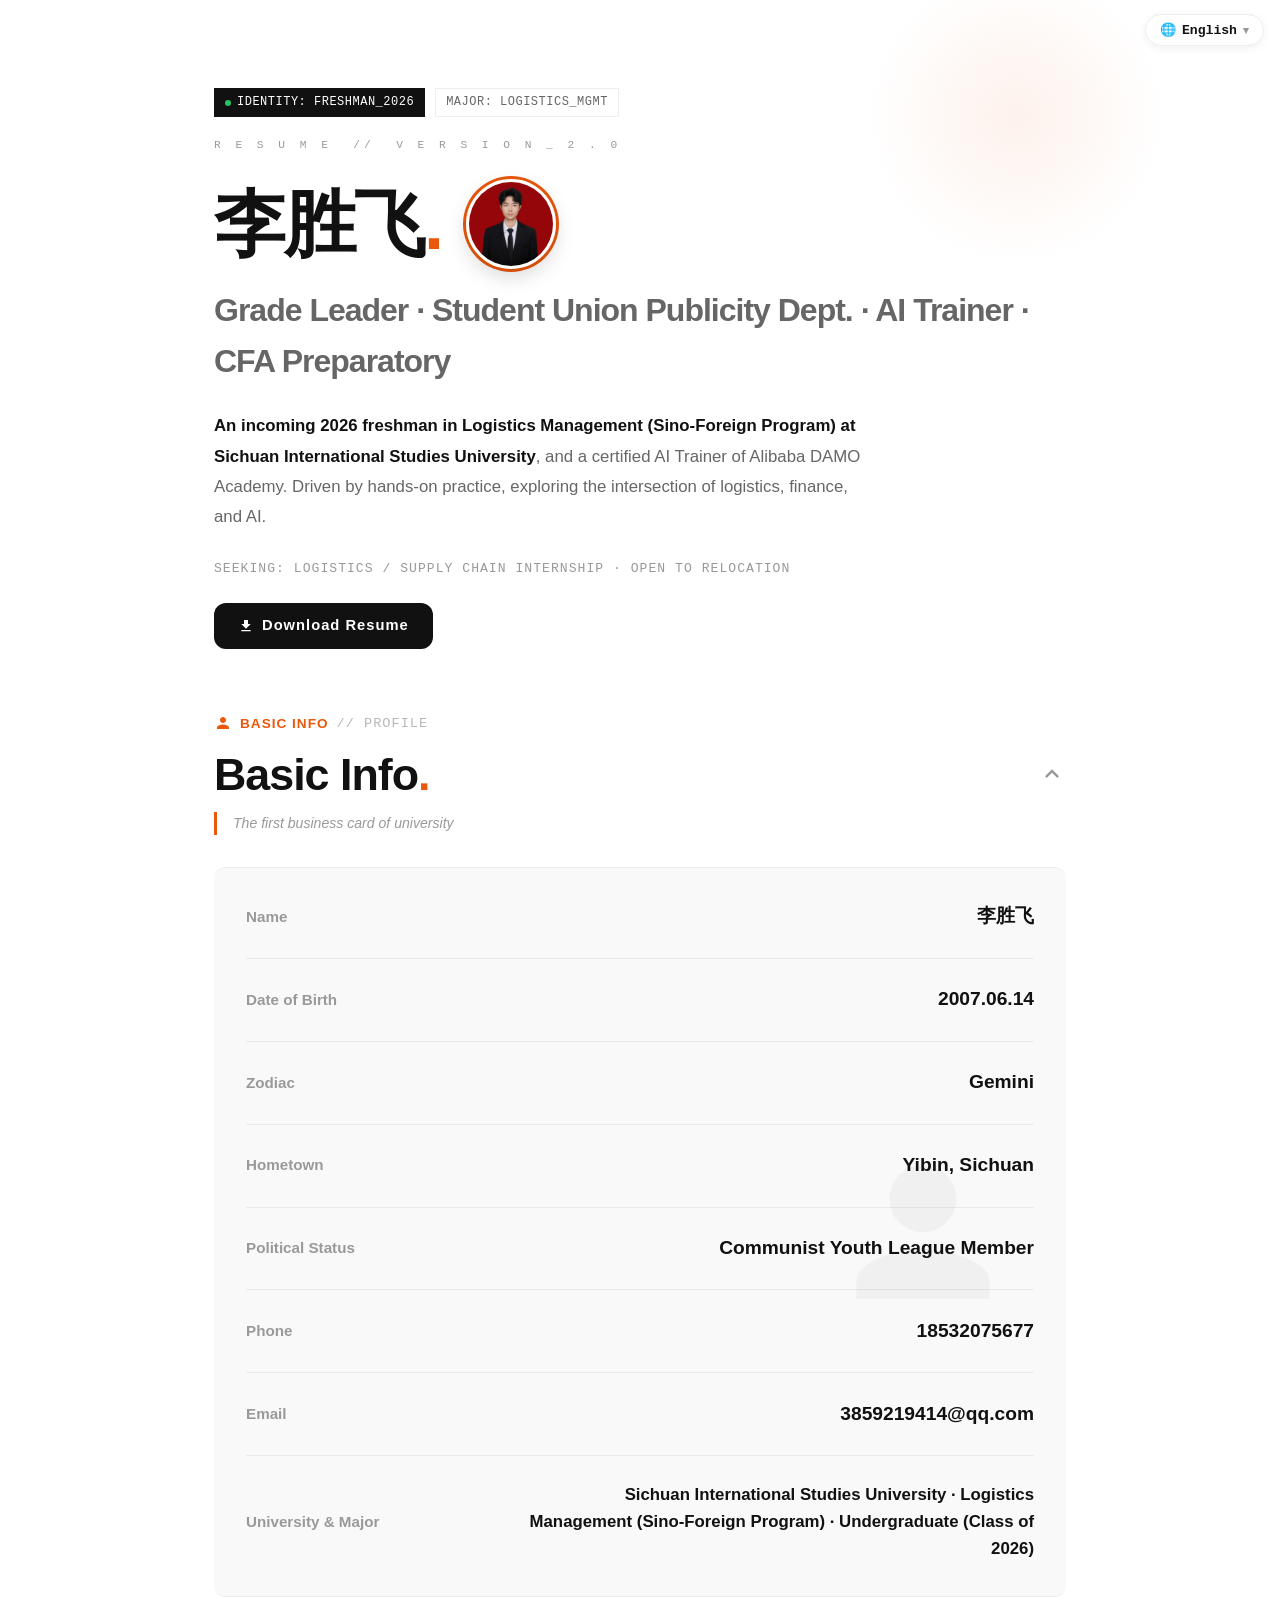
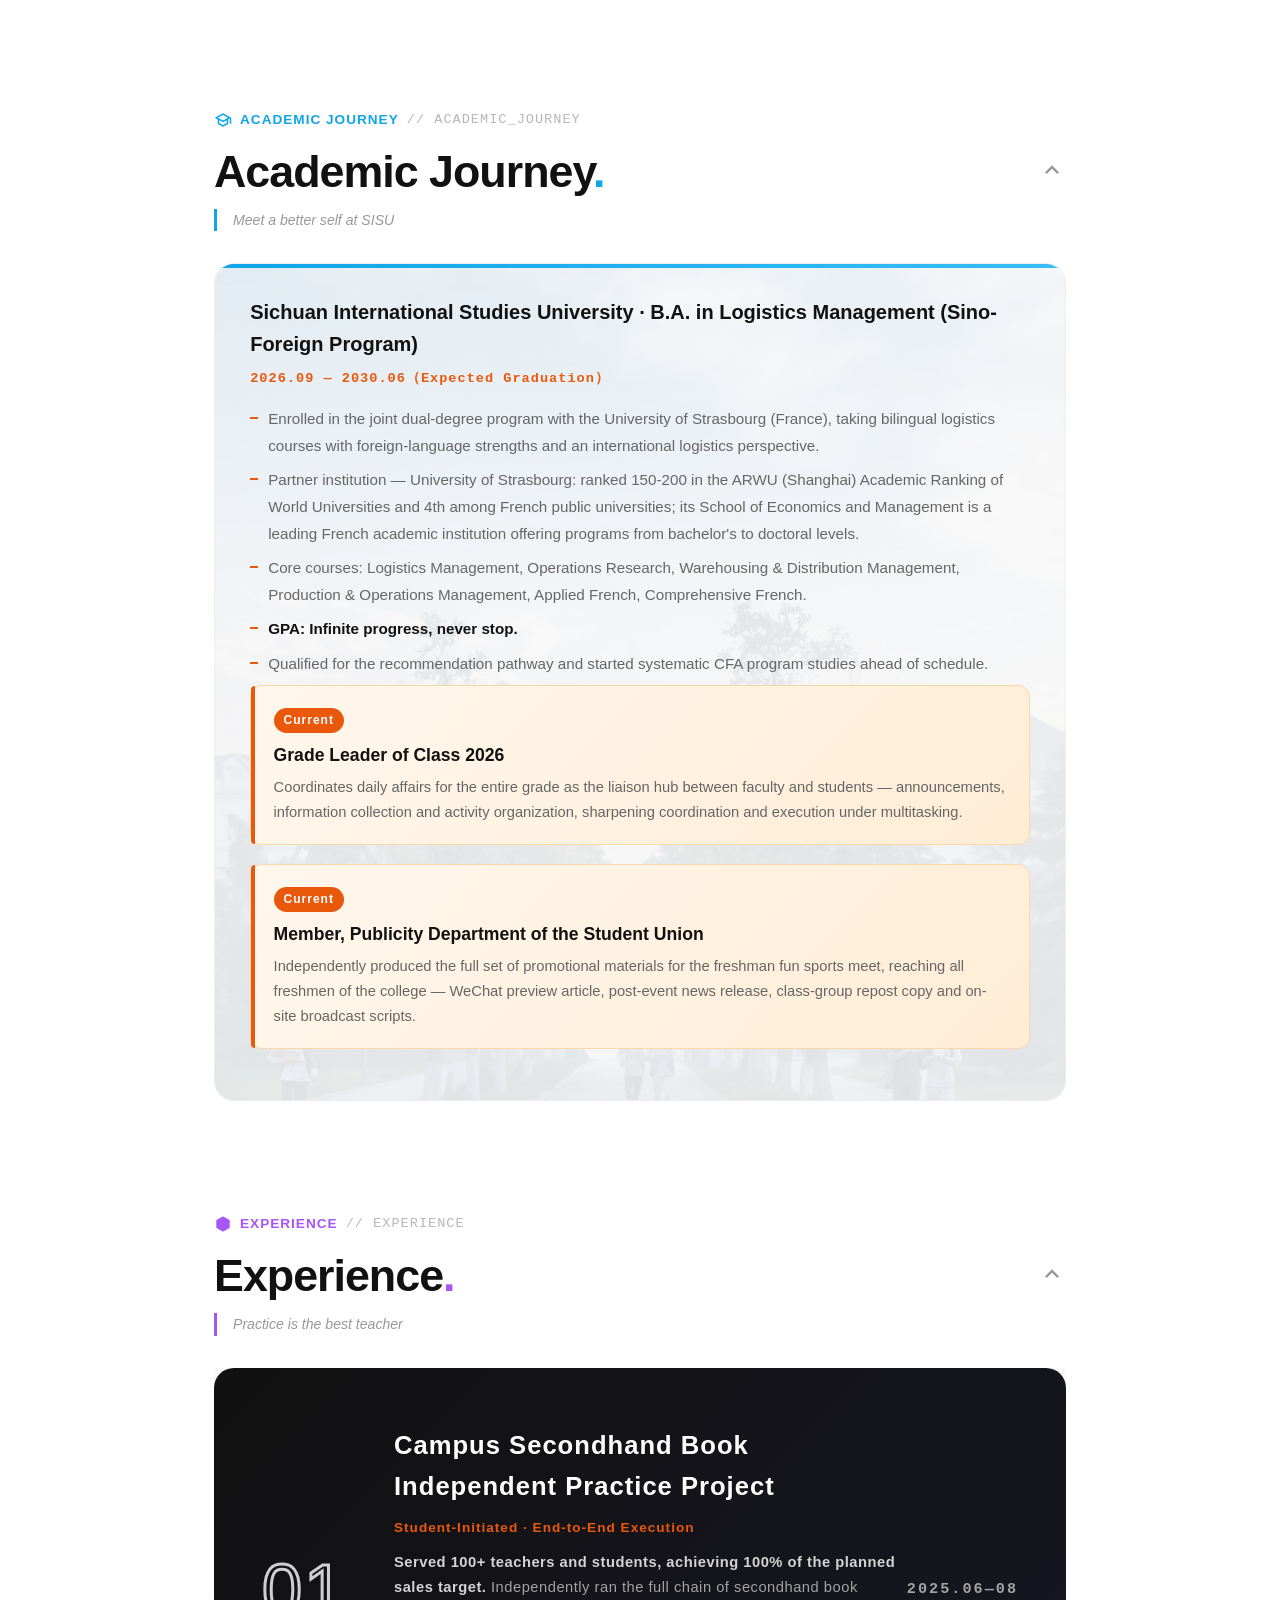
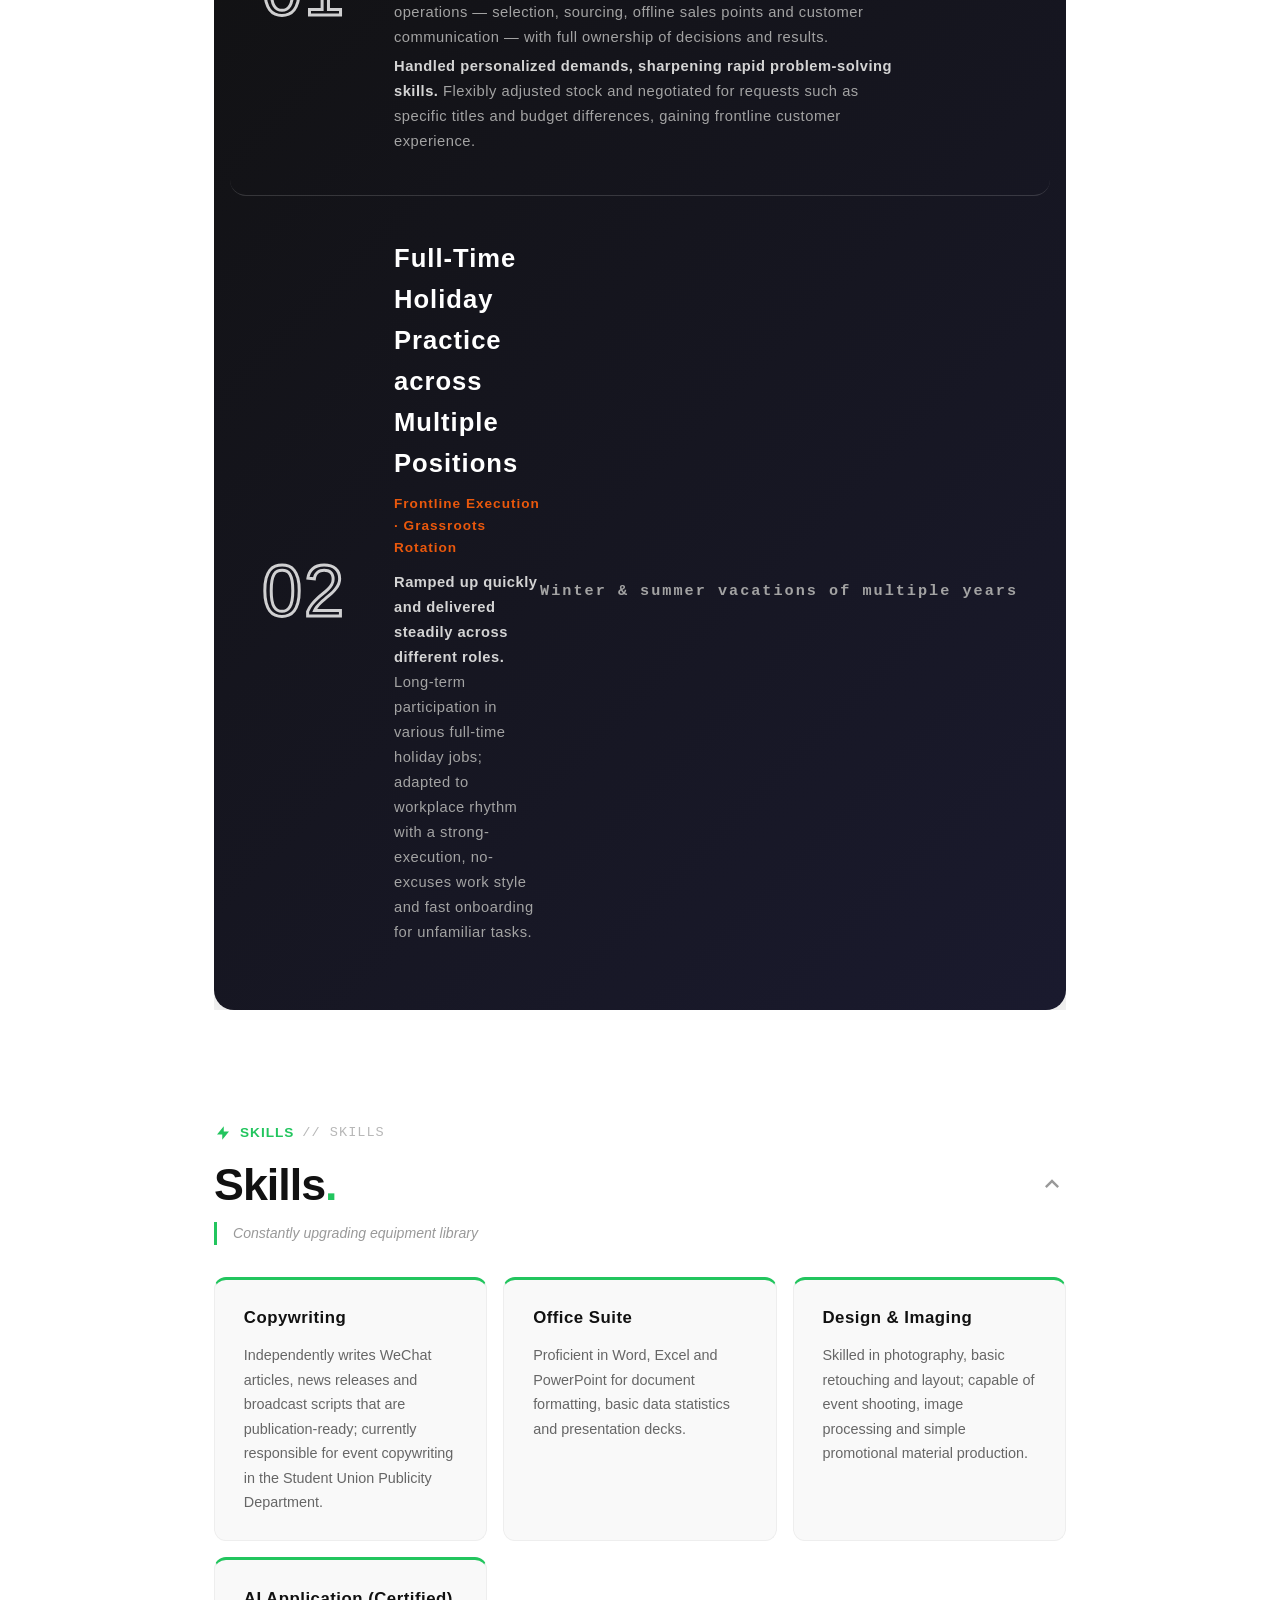
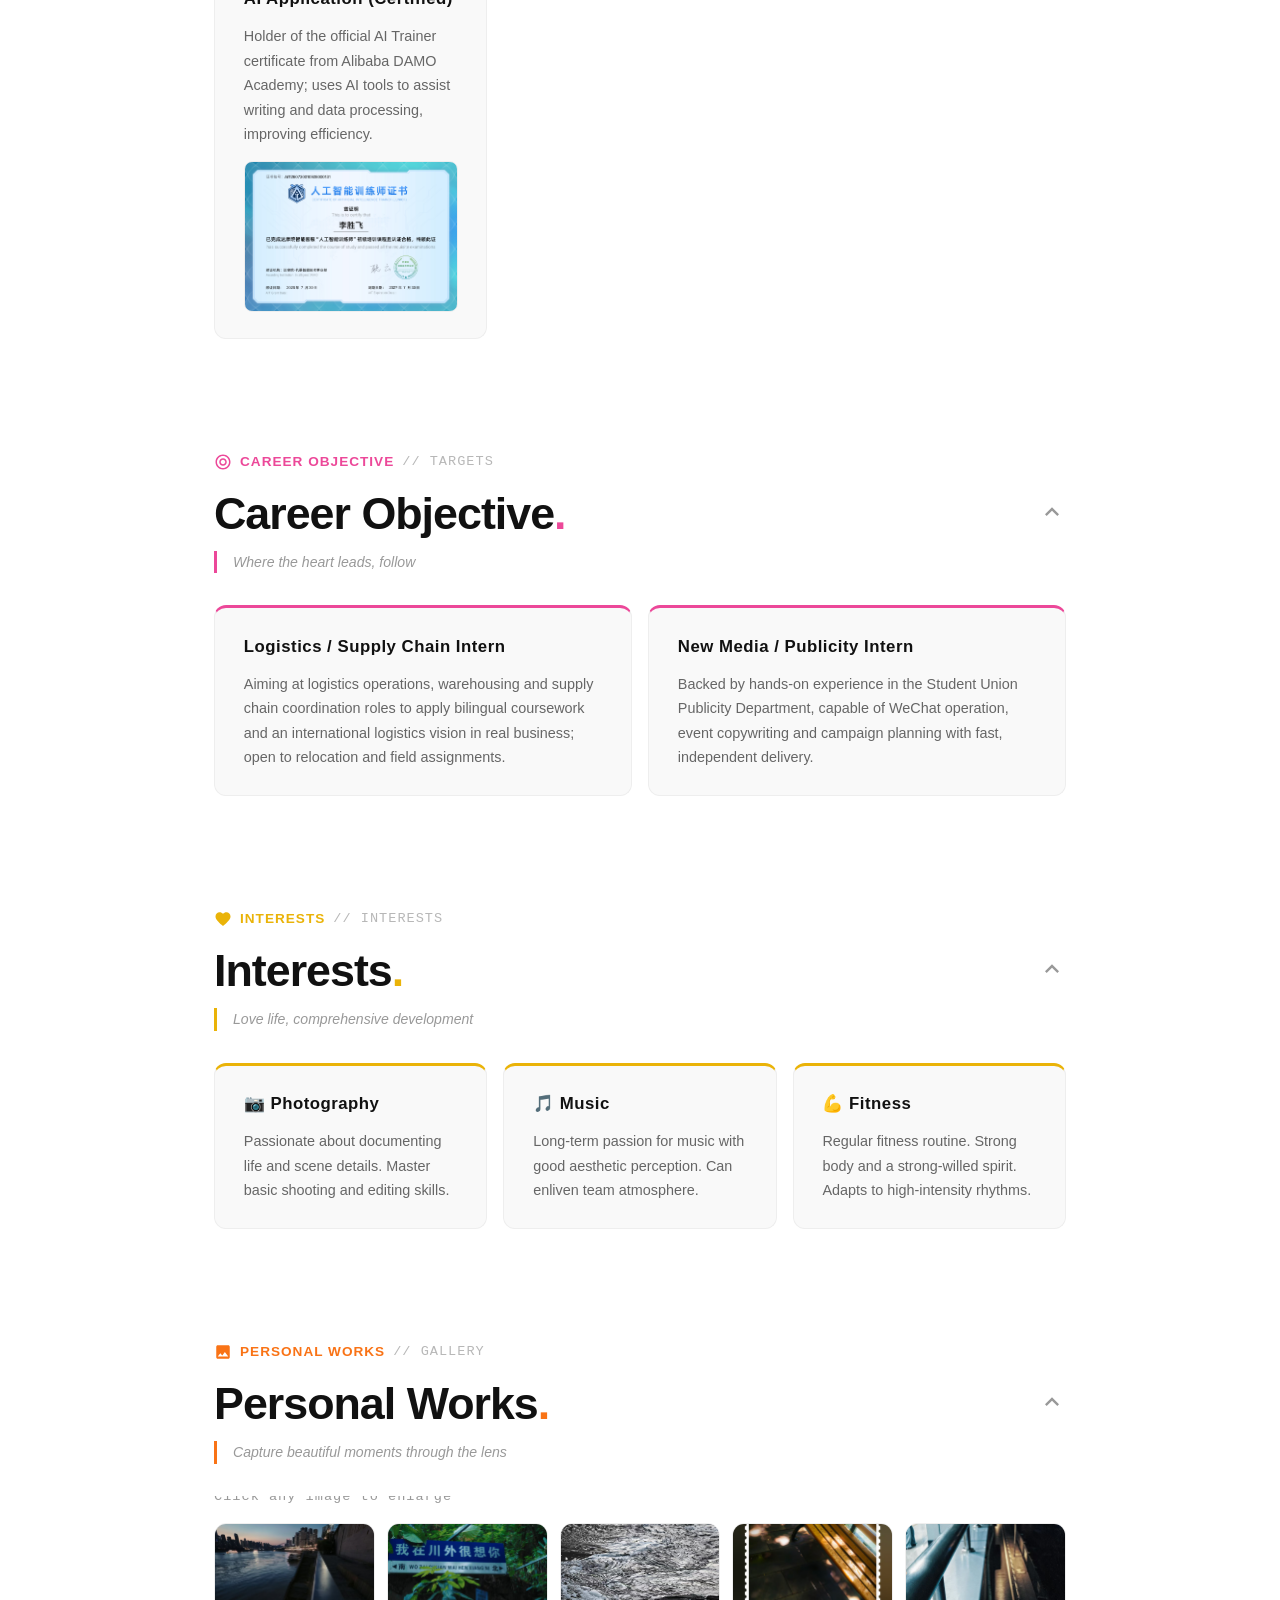
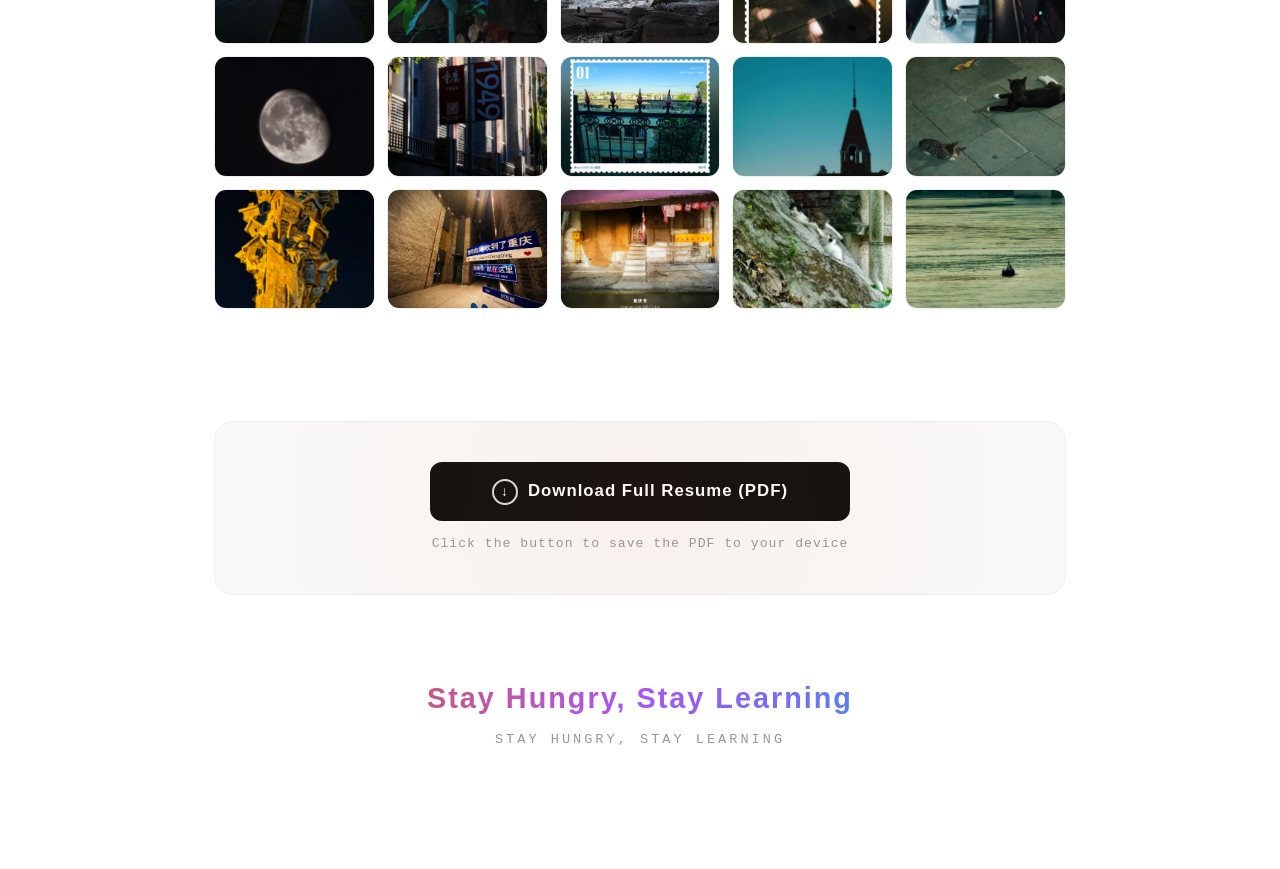
==== classic/index.html @ 5a50f1a3 "主站替换为复古未来主义新站（粒子背景/手写标题/雷达图），旧版正式简历归档至 /classic" ====
<!DOCTYPE html>
<html lang="zh-CN">
<head>
  <meta charset="UTF-8" />
  <meta name="viewport" content="width=device-width, initial-scale=1.0, viewport-fit=cover" />
  <title>李胜飞 · 个人简历</title>
  <meta name="description" content="四川外国语大学物流管理（中外合作办学）2026级本科生李胜飞个人简历" />
  <link rel="stylesheet" href="styles.css" />
</head>
<body>

  <!-- 语言选择器 -->
  <nav class="lang-bar no-print" aria-label="语言切换">
    <button class="lang-btn" id="langToggle" aria-haspopup="true" aria-expanded="false" onclick="toggleLangMenu()">
      <span class="lang-btn-icon">🌐</span>
      <span class="lang-btn-label" data-i18n-key="lang_label">中文</span>
      <span class="lang-btn-caret">▾</span>
    </button>
    <ul class="lang-menu" id="langMenu" role="listbox" hidden>
      <li role="option" class="lang-option is-active" onclick="chooseLang('zh-CN')">🇨🇳 中文</li>
      <li role="option" class="lang-option" onclick="chooseLang('en')">🇬🇧 English</li>
      <li role="option" class="lang-option" onclick="chooseLang('fr')">🇫🇷 Français</li>
      <li role="option" class="lang-option" onclick="chooseLang('ja')">🇯🇵 日本語</li>
      <li role="option" class="lang-option" onclick="chooseLang('ru')">🇷🇺 Русский</li>
      <li role="option" class="lang-option" onclick="chooseLang('es')">🇪🇸 Español</li>
      <li role="option" class="lang-option" onclick="chooseLang('ar')">🇸🇦 العربية</li>
    </ul>
  </nav>

  <!-- Lightbox 弹窗 -->
  <div class="lightbox" id="lightbox" hidden>
    <button class="lb-close" aria-label="关闭">×</button>
    <img class="lb-img" alt="放大预览" />
  </div>

  <div class="container">

    <!-- ================= Hero ================= -->
    <header class="hero">
      <div class="hero-tags hero-anim-item delay-1">
        <span class="tag dark"><span class="tag-dot"></span> IDENTITY: FRESHMAN_2026</span>
        <span class="tag">MAJOR: LOGISTICS_MGMT</span>
        <div class="tag-version">R E S U M E &nbsp;//&nbsp; V E R S I O N _ 2 . 0</div>
      </div>

      <div class="hero-title-group hero-anim-item delay-2">
        <h1 class="hero-name">李胜飞<span class="dot">.</span></h1>
        <div class="hero-avatar">
          <img src="img02.jpg" alt="李胜飞 头像" loading="lazy" />
        </div>
      </div>

      <h2 class="hero-flog hero-anim-item delay-3" data-i18n-key="hero_title">年级长 · 院学生会宣传部 · AI 训练师 · CFA 提前修习</h2>
      <p class="hero-intro hero-anim-item delay-4">
        <strong data-i18n-key="hero_intro_lead">四川外国语大学物流管理（中外合作办学）2026级新生</strong><span data-i18n-key="hero_intro_rest">，阿里巴巴达摩院 AI 训练师持证者。以实践驱动成长，正在探索物流、金融与 AI 的交叉可能。</span>
      </p>
      <div class="hero-keywords hero-anim-item delay-5" data-i18n-key="hero_tag">求职意向：物流 / 供应链方向实习 · 可接受异地外派</div>

      <div class="hero-actions hero-anim-item delay-5">
        <a class="btn-hero-download" href="2026级物流管理新生简历.pdf" download="2026级物流管理新生简历.pdf">
          <svg class="btn-dl-icon" viewBox="0 0 24 24" aria-hidden="true"><path d="M19 9h-4V3H9v6H5l7 7 7-7zM5 18v2h14v-2H5z"/></svg>
          <span data-i18n-key="btn_download_hero">下载简历</span>
        </a>
      </div>
    </header>

    <main id="main-content">

      <!-- ================= 01 基本信息 ================= -->
      <section id="basic" class="resume-section accordion-section">
        <div class="sec-header fade-in-up accordion-header" onclick="toggleAccordion(this)">
          <div class="sec-tag">
            <svg viewBox="0 0 24 24"><path d="M12 12c2.21 0 4-1.79 4-4s-1.79-4-4-4-4 1.79-4 4 1.79 4 4 4zm0 2c-2.67 0-8 1.34-8 4v2h16v-2c0-2.66-5.33-4-8-4z"/></svg>
            <span data-i18n-key="section_basic">基本信息</span> <span class="sec-tag-en">// PROFILE</span>
          </div>
          <h2 class="sec-title"><span data-i18n-key="section_basic">基本信息</span><span class="dot">.</span></h2>
          <p class="section-note" data-i18n-key="note_basic">大学的第一张名片</p>
          <svg class="accordion-icon" viewBox="0 0 24 24"><path d="M7.41 8.59L12 13.17l4.59-4.58L18 10l-6 6-6-6 1.41-1.41z"/></svg>
        </div>

        <div class="accordion-content">
          <div class="row-card fade-in-up delay-100">
            <svg class="row-watermark" viewBox="0 0 24 24"><path d="M12 12c2.21 0 4-1.79 4-4s-1.79-4-4-4-4 1.79-4 4 1.79 4 4 4zm0 2c-2.67 0-8 1.34-8 4v2h16v-2c0-2.66-5.33-4-8-4z"/></svg>
            <div class="row-item">
              <div class="row-label" data-i18n-key="label_name">姓名</div>
              <div class="row-value">李胜飞</div>
            </div>
            <div class="row-item">
              <div class="row-label" data-i18n-key="label_birth">出生日期</div>
              <div class="row-value">2007.06.14</div>
            </div>
            <div class="row-item">
              <div class="row-label" data-i18n-key="label_zodiac">星座</div>
              <div class="row-value" data-i18n-key="value_zodiac">双子座</div>
            </div>
            <div class="row-item">
              <div class="row-label" data-i18n-key="label_origin">籍贯</div>
              <div class="row-value" data-i18n-key="value_origin">四川宜宾</div>
            </div>
            <div class="row-item">
              <div class="row-label" data-i18n-key="label_political">政治面貌</div>
              <div class="row-value" data-i18n-key="value_political">共青团员</div>
            </div>
            <div class="row-item">
              <div class="row-label" data-i18n-key="label_phone">联系电话</div>
              <div class="row-value">18532075677</div>
            </div>
            <div class="row-item">
              <div class="row-label" data-i18n-key="label_email">电子邮箱</div>
              <div class="row-value">3859219414@qq.com</div>
            </div>
            <div class="row-item">
              <div class="row-label" data-i18n-key="label_school">就读院校专业</div>
              <div class="row-value row-value--long" data-i18n-key="value_school">四川外国语大学 · 物流管理（中外合作办学）· 本科（2026级）</div>
            </div>
          </div>
        </div>
      </section>

      <!-- ================= 02 求学之路 ================= -->
      <section id="journey" class="resume-section accordion-section">
        <div class="sec-header fade-in-up accordion-header" onclick="toggleAccordion(this)">
          <div class="sec-tag">
            <svg viewBox="0 0 24 24"><path d="M12 3L1 9l4 2.18v6L12 21l7-3.82v-6l2-1.09V17h2V9L12 3zm6.82 6L12 12.72 5.18 9 12 5.28 18.82 9zM17 15.99l-5 2.73-5-2.73v-3.72L12 15l5-2.73v3.72z"/></svg>
            <span data-i18n-key="section_journey">求学之路</span> <span class="sec-tag-en">// ACADEMIC_JOURNEY</span>
          </div>
          <h2 class="sec-title"><span data-i18n-key="section_journey">求学之路</span><span class="dot">.</span></h2>
          <p class="section-note" data-i18n-key="note_journey">在川外，遇见更好的自己</p>
          <svg class="accordion-icon" viewBox="0 0 24 24"><path d="M7.41 8.59L12 13.17l4.59-4.58L18 10l-6 6-6-6 1.41-1.41z"/></svg>
        </div>

        <div class="accordion-content">
          <div class="journey-card fade-in-up delay-100">
            <div class="journey-head">
              <h3 class="journey-title" data-i18n-key="journey_title">四川外国语大学 · 物流管理（中外合作办学）本科</h3>
              <span class="journey-date">2026.09 — 2030.06（<span data-i18n-key="journey_grad">预计毕业</span>）</span>
            </div>
            <ul class="journey-list">
              <li data-i18n-key="journey_p1">法国斯特拉斯堡大学联合培养双学位项目在读，同步修习中外双语物流课程，具备外语应用优势与国际物流视野。</li>
              <li data-i18n-key="journey2_p1">合作院校斯特拉斯堡大学：ARWU 软科世界大学学术排名 150-200，全法国公立大学排名第 4；其经济管理学院为法国教育与研究领域重要学术机构，提供本硕博全阶段教育。</li>
              <li data-i18n-key="journey_courses">主修课程：物流管理、运筹学、仓储与配送管理、生产运营管理、应用法语、综合法语。</li>
              <li data-i18n-key="journey_gpa"><strong>GPA：无限进步，永不止步</strong></li>
              <li data-i18n-key="journey_p2">已通过推免通道提前参与 CFA 项目系统学习，搭建金融基础知识框架，构建跨领域复合能力基础。</li>
            </ul>

            <div class="journey-leader fade-in-up delay-200">
              <span class="leader-badge" data-i18n-key="leader_badge">现任</span>
              <h4 class="leader-title" data-i18n-key="leader_title">2026级年级长</h4>
              <p class="leader-desc" data-i18n-key="leader_desc">统筹全年级日常事务，担任师生沟通对接枢纽。负责年级通知传达、信息汇总与活动组织，在多任务并行中锻炼协调与执行能力。</p>
            </div>
            <div class="journey-leader fade-in-up delay-200">
              <span class="leader-badge" data-i18n-key="leader2_badge">现任</span>
              <h4 class="leader-title" data-i18n-key="leader2_title">院学生会宣传部成员</h4>
              <p class="leader-desc" data-i18n-key="leader2_desc">独立承担学院新生趣味运动会全套宣传稿件，覆盖全院新生。完成公众号预热推文、赛后新闻通讯稿、班级群转发文案及现场广播稿，保障活动宣传全流程落地。</p>
            </div>
          </div>
        </div>
      </section>

      <!-- ================= 03 项目经验（暗黑列表） ================= -->
      <section id="projects" class="resume-section accordion-section">
        <div class="sec-header fade-in-up accordion-header" onclick="toggleAccordion(this)">
          <div class="sec-tag">
            <svg viewBox="0 0 24 24"><path d="M21 16V8a2 2 0 0 0-1-1.73l-7-4a2 2 0 0 0-2 0l-7 4A2 2 0 0 0 3 8v8a2 2 0 0 0 1 1.73l7 4a2 2 0 0 0 2 0l7-4A2 2 0 0 0 21 16z"></path><polyline points="3.27 6.96 12 12.01 20.73 6.96"></polyline><line x1="12" y1="22.08" x2="12" y2="12"></line></svg>
            <span data-i18n-key="section_projects">项目经验</span> <span class="sec-tag-en">// EXPERIENCE</span>
          </div>
          <h2 class="sec-title"><span data-i18n-key="section_projects">项目经验</span><span class="dot">.</span></h2>
          <p class="section-note" data-i18n-key="note_projects">实践是最好的老师</p>
          <svg class="accordion-icon" viewBox="0 0 24 24"><path d="M7.41 8.59L12 13.17l4.59-4.58L18 10l-6 6-6-6 1.41-1.41z"/></svg>
        </div>

        <div class="accordion-content">
          <div class="dark-portfolio-container fade-in-up delay-100">
            <div class="dp-item">
              <div class="dp-number">01</div>
              <div class="dp-text">
                <h3 class="dp-title" data-i18n-key="proj1_title">校园二手图书自主实践项目</h3>
                <div class="dp-role" data-i18n-key="proj1_role">学生自主发起 · 全链路独立执行</div>
                <div class="dp-desc" data-i18n-key="proj1_p1">独立完成高中及周边校园二手图书全链路运营：选品、货源对接、线下点位、客户沟通，服务师生百余人，完成全部计划销量。</div>
                <div class="dp-desc" data-i18n-key="proj1_p2">在客户沟通中灵活响应个性化需求，积累一线对接经验与问题快速解决能力。</div>
              </div>
              <div class="dp-date">2025.06—08</div>
            </div>
            <div class="dp-item">
              <div class="dp-number">02</div>
              <div class="dp-text">
                <h3 class="dp-title" data-i18n-key="proj2_title">多岗位暑期全职实践</h3>
                <div class="dp-role" data-i18n-key="proj2_role">一线实操 · 基层岗位轮岗</div>
                <div class="dp-desc" data-i18n-key="proj2_p1">长期利用寒暑假参与不同类型全职暑期工，深耕一线执行，适应职场节奏，练就不推诿、强执行力的工作风格，能快速上手陌生任务。</div>
              </div>
              <div class="dp-date" data-i18n-key="proj2_date">多个学年暑假期间</div>
            </div>
          </div>
        </div>
      </section>

      <!-- ================= 04 技能栈 ================= -->
      <section id="skills" class="resume-section accordion-section">
        <div class="sec-header fade-in-up accordion-header" onclick="toggleAccordion(this)">
          <div class="sec-tag">
            <svg viewBox="0 0 24 24"><path d="M13 3L4 14h7v7l9-11h-7V3z"/></svg>
            <span data-i18n-key="section_skills">技能栈</span> <span class="sec-tag-en">// SKILLS</span>
          </div>
          <h2 class="sec-title"><span data-i18n-key="section_skills">技能栈</span><span class="dot">.</span></h2>
          <p class="section-note" data-i18n-key="note_skills">不断升级的装备库</p>
          <svg class="accordion-icon" viewBox="0 0 24 24"><path d="M7.41 8.59L12 13.17l4.59-4.58L18 10l-6 6-6-6 1.41-1.41z"/></svg>
        </div>

        <div class="accordion-content">
          <div class="card-grid fade-in-up delay-100">
            <div class="grid-card">
              <h3 class="grid-card-title" data-i18n-key="skill1_cat">文案写作</h3>
              <p class="grid-card-desc" data-i18n-key="skill1_desc">能独立撰写公众号推文、新闻通讯稿、广播稿等宣传文案，成稿规范、可直接发布；现任院学生会宣传部成员，负责活动写稿。</p>
            </div>
            <div class="grid-card">
              <h3 class="grid-card-title" data-i18n-key="skill2_cat">办公应用</h3>
              <p class="grid-card-desc" data-i18n-key="skill2_desc">熟练使用 Word、Excel、PowerPoint，能完成文档排版、基础数据统计与汇报演示制作。</p>
            </div>
            <div class="grid-card">
              <h3 class="grid-card-title" data-i18n-key="skill3_cat">设计影像</h3>
              <p class="grid-card-desc" data-i18n-key="skill3_desc">掌握摄影与基础修图、排版，可承担活动拍摄、图片处理与简单宣传物料制作。</p>
            </div>
            <div class="grid-card grid-card--cert">
              <h3 class="grid-card-title" data-i18n-key="skill4_cat">AI 应用（证书）</h3>
              <p class="grid-card-desc" data-i18n-key="skill4_desc">持有阿里巴巴达摩院 AI 训练师官方证书，能借助 AI 工具辅助写作与数据处理，提升工作效率。</p>
              <img class="cert-img" src="certificate.jpg" data-i18n-attr="alt|alt_cert" alt="AI 训练师官方证书（点击放大）" loading="lazy" />
            </div>
          </div>
        </div>
      </section>

      <!-- ================= 05 求职意向 ================= -->
      <section id="intentions" class="resume-section accordion-section">
        <div class="sec-header fade-in-up accordion-header" onclick="toggleAccordion(this)">
          <div class="sec-tag">
            <svg viewBox="0 0 24 24"><path d="M12 2C6.48 2 2 6.48 2 12s4.48 10 10 10 10-4.48 10-10S17.52 2 12 2zm0 18c-4.42 0-8-3.58-8-8s3.58-8 8-8 8 3.58 8 8-3.58 8-8 8zm0-13c-2.76 0-5 2.24-5 5s2.24 5 5 5 5-2.24 5-5-2.24-5-5-5zm0 8c-1.66 0-3-1.34-3-3s1.34-3 3-3 3 1.34 3 3-1.34 3-3 3z"/></svg>
            <span data-i18n-key="section_intentions">求职意向</span> <span class="sec-tag-en">// TARGETS</span>
          </div>
          <h2 class="sec-title"><span data-i18n-key="section_intentions">求职意向</span><span class="dot">.</span></h2>
          <p class="section-note" data-i18n-key="note_intentions">心之所向，素履以往</p>
          <svg class="accordion-icon" viewBox="0 0 24 24"><path d="M7.41 8.59L12 13.17l4.59-4.58L18 10l-6 6-6-6 1.41-1.41z"/></svg>
        </div>

        <div class="accordion-content">
          <div class="card-grid fade-in-up delay-100">
            <div class="grid-card">
              <h3 class="grid-card-title" data-i18n-key="intention1_title">物流 / 供应链实习生</h3>
              <p class="grid-card-desc" data-i18n-key="intention1_desc">希望从物流运营、仓储管理、供应链协调等岗位切入，将中外合作双语课程所学与国际物流视野应用于实际业务；可接受异地及外派实习安排。</p>
            </div>
            <div class="grid-card">
              <h3 class="grid-card-title" data-i18n-key="intention2_title">新媒体 / 宣传实习生</h3>
              <p class="grid-card-desc" data-i18n-key="intention2_desc">依托学生会宣传部实操经验，可胜任公众号运营、活动文案、宣传策划类岗位，出稿快、能独立闭环。</p>
            </div>
          </div>
        </div>
      </section>

      <!-- ================= 06 兴趣特长 ================= -->
      <section id="interests" class="resume-section accordion-section">
        <div class="sec-header fade-in-up accordion-header" onclick="toggleAccordion(this)">
          <div class="sec-tag">
            <svg viewBox="0 0 24 24"><path d="M12 21.35l-1.45-1.32C5.4 15.36 2 12.28 2 8.5 2 5.42 4.42 3 7.5 3c1.74 0 3.41.81 4.5 2.09C13.09 3.81 14.76 3 16.5 3 19.58 3 22 5.42 22 8.5c0 3.78-3.4 6.86-8.55 11.54L12 21.35z"/></svg>
            <span data-i18n-key="section_interests">兴趣特长</span> <span class="sec-tag-en">// INTERESTS</span>
          </div>
          <h2 class="sec-title"><span data-i18n-key="section_interests">兴趣特长</span><span class="dot">.</span></h2>
          <p class="section-note" data-i18n-key="note_interests">热爱生活，全面发展</p>
          <svg class="accordion-icon" viewBox="0 0 24 24"><path d="M7.41 8.59L12 13.17l4.59-4.58L18 10l-6 6-6-6 1.41-1.41z"/></svg>
        </div>

        <div class="accordion-content">
          <div class="card-grid fade-in-up delay-100">
            <div class="grid-card">
              <h3 class="grid-card-title" data-i18n-key="interest1_cat">📷 摄影</h3>
              <p class="grid-card-desc" data-i18n-key="interest1_desc">日常热爱记录生活与场景细节，掌握基础拍摄与修图技巧，可协助活动记录与素材整理。</p>
            </div>
            <div class="grid-card">
              <h3 class="grid-card-title" data-i18n-key="interest2_cat">🎵 音乐</h3>
              <p class="grid-card-desc" data-i18n-key="interest2_desc">长期热爱音乐，具备良好审美感知力，能活跃团队氛围，适配集体活动配合需求。</p>
            </div>
            <div class="grid-card">
              <h3 class="grid-card-title" data-i18n-key="interest3_cat">💪 健身</h3>
              <p class="grid-card-desc" data-i18n-key="interest3_desc">长期规律健身，拥有强健体魄与不服输的意志力，能适配高强度实践与志愿活动节奏。</p>
            </div>
          </div>
        </div>
      </section>

      <!-- ================= 07 个人作品 ================= -->
      <section id="gallery" class="resume-section accordion-section">
        <div class="sec-header fade-in-up accordion-header" onclick="toggleAccordion(this)">
          <div class="sec-tag">
            <svg viewBox="0 0 24 24"><path d="M21 19V5c0-1.1-.9-2-2-2H5c-1.1 0-2 .9-2 2v14c0 1.1.9 2 2 2h14c1.1 0 2-.9 2-2zM8.5 13.5l2.5 3.01L14.5 12l4.5 6H5l3.5-4.5z"/></svg>
            <span data-i18n-key="section_gallery">个人作品</span> <span class="sec-tag-en">// GALLERY</span>
          </div>
          <h2 class="sec-title"><span data-i18n-key="section_gallery">个人作品</span><span class="dot">.</span></h2>
          <p class="section-note" data-i18n-key="note_gallery">用镜头记录美好瞬间</p>
          <svg class="accordion-icon" viewBox="0 0 24 24"><path d="M7.41 8.59L12 13.17l4.59-4.58L18 10l-6 6-6-6 1.41-1.41z"/></svg>
        </div>

        <div class="accordion-content">
          <p class="gallery-tip fade-in-up delay-100" data-i18n-key="gallery_tip">点击图片可放大查看</p>
          <div class="gallery-grid fade-in-up delay-100">
            <img class="gallery-item" src="img01.jpg" data-i18n-attr="alt|alt_gallery" alt="摄影作品" loading="lazy" />
            <img class="gallery-item" src="img03.jpg" data-i18n-attr="alt|alt_gallery" alt="摄影作品" loading="lazy" />
            <img class="gallery-item" src="img04.jpg" data-i18n-attr="alt|alt_gallery" alt="摄影作品" loading="lazy" />
            <img class="gallery-item" src="img05.jpg" data-i18n-attr="alt|alt_gallery" alt="摄影作品" loading="lazy" />
            <img class="gallery-item" src="img06.jpg" data-i18n-attr="alt|alt_gallery" alt="摄影作品" loading="lazy" />
            <img class="gallery-item" src="img07.jpg" data-i18n-attr="alt|alt_gallery" alt="摄影作品" loading="lazy" />
            <img class="gallery-item" src="img08.jpg" data-i18n-attr="alt|alt_gallery" alt="摄影作品" loading="lazy" />
            <img class="gallery-item" src="img09.jpg" data-i18n-attr="alt|alt_gallery" alt="摄影作品" loading="lazy" />
            <img class="gallery-item" src="img10.jpg" data-i18n-attr="alt|alt_gallery" alt="摄影作品" loading="lazy" />
            <img class="gallery-item" src="img11.jpg" data-i18n-attr="alt|alt_gallery" alt="摄影作品" loading="lazy" />
            <img class="gallery-item" src="img12.jpg" data-i18n-attr="alt|alt_gallery" alt="摄影作品" loading="lazy" />
            <img class="gallery-item" src="img13.jpg" data-i18n-attr="alt|alt_gallery" alt="摄影作品" loading="lazy" />
            <img class="gallery-item" src="img14.jpg" data-i18n-attr="alt|alt_gallery" alt="摄影作品" loading="lazy" />
            <img class="gallery-item" src="img16.jpg" data-i18n-attr="alt|alt_gallery" alt="摄影作品" loading="lazy" />
            <img class="gallery-item" src="img17.jpg" data-i18n-attr="alt|alt_gallery" alt="摄影作品" loading="lazy" />
          </div>
        </div>
      </section>

      <!-- ================= 下载 PDF ================= -->
      <footer class="download-area fade-in-up">
        <a class="btn-download" href="2026级物流管理新生简历.pdf" download="2026级物流管理新生简历.pdf">
          <span class="btn-icon" aria-hidden="true">↓</span>
          <span data-i18n-key="btn_download">下载 PDF 完整简历</span>
        </a>
        <p class="download-tip" data-i18n-key="download_tip">点击按钮即可保存 PDF 文件到本地</p>
      </footer>

      <!-- ================= 结语 ================= -->
      <div class="motto-section fade-in-up">
        <p class="motto-text" data-i18n-key="motto_text">保持饥饿，保持学习</p>
        <p class="motto-en" data-i18n-key="motto_en">STAY HUNGRY, STAY LEARNING</p>
      </div>

    </main>
  </div>

  <script src="translations.js"></script>
  <script>
  /* 手风琴展开/收起 — 使用 max-height 精确控制 */
  function toggleAccordion(header) {
    var section = header.closest('.accordion-section');
    var content = section.querySelector('.accordion-content');
    var isOpen = section.classList.contains('is-open');

    if (isOpen) {
      section.classList.remove('is-open');
      content.style.maxHeight = '0';
      content.style.opacity = '0';
    } else {
      section.classList.add('is-open');
      content.style.maxHeight = content.scrollHeight + 'px';
      content.style.opacity = '1';
    }
  }

  /* 初始化：默认展开所有手风琴 */
  document.addEventListener('DOMContentLoaded', function() {
    document.querySelectorAll('.accordion-section').forEach(function(section) {
      var content = section.querySelector('.accordion-content');
      section.classList.add('is-open');
      content.style.maxHeight = content.scrollHeight + 'px';
      content.style.opacity = '1';
    });
  });

  /* 滚动进场动画 */
  (function () {
    var els = document.querySelectorAll('.fade-in-up');
    if (!('IntersectionObserver' in window)) {
      els.forEach(function (el) { el.classList.add('is-visible'); });
      return;
    }
    var io = new IntersectionObserver(function (entries) {
      entries.forEach(function (entry) {
        if (entry.isIntersecting) {
          entry.target.classList.add('is-visible');
          io.unobserve(entry.target);
        }
      });
    }, { threshold: 0.12 });
    els.forEach(function (el) { io.observe(el); });
  })();
  </script>
</body>
</html>
---- classic/styles.css ----
/* ============================================================
   设计令牌 (Design Tokens) — 风格参考: Portfolio // Version 系
   ============================================================ */
:root {
  --bg-page: #ffffff;
  --bg-card: #ffffff;
  --bg-muted: #f9f9f9;
  --text-primary: #111111;
  --text-secondary: #666666;
  --text-tertiary: #999999;
  --accent-color: #ea580c;
  --accent-hover: #c2410c;
  --accent-gradient: linear-gradient(135deg, #ea580c 0%, #f97316 50%, #fb923c 100%);
  --border-color: #eeeeee;
  --radius-md: 12px;
  --radius-lg: 20px;
  --transition: all 0.3s ease;
  --shadow-md: 0 10px 15px -3px rgba(0, 0, 0, 0.08);
  --shadow-lg: 0 20px 40px -10px rgba(0, 0, 0, 0.12);
  --shadow-color: rgba(234, 88, 12, 0.15);
  --max-w: 900px;
  /* 板块主题色 */
  --color-basic: #ea580c;
  --color-journey: #0ea5e9;
  --color-projects: #a855f7;
  --color-skills: #22c55e;
  --color-intentions: #ec4899;
  --color-interests: #eab308;
  --color-gallery: #f97316;
  --color-contact: #06b6d4;
}

*, *::before, *::after { box-sizing: border-box; margin: 0; padding: 0; }

html { -webkit-text-size-adjust: 100%; }

body {
  font-family: -apple-system, BlinkMacSystemFont, "Segoe UI", Roboto,
               "Microsoft YaHei", "PingFang SC", "Hiragino Sans GB",
               "Helvetica Neue", Arial, sans-serif;
  background-color: var(--bg-page);
  color: var(--text-primary);
  font-size: 16px;
  line-height: 1.6;
  -webkit-font-smoothing: antialiased;
  -moz-osx-font-smoothing: grayscale;
  overflow-x: hidden;
}

.container {
  max-width: var(--max-w);
  margin: 0 auto;
  padding: 1rem 1.5rem 4rem;
  position: relative;
}

/* ============================================================
   语言选择器
   ============================================================ */
.lang-bar {
  position: fixed;
  top: 14px;
  right: 16px;
  z-index: 200;
  display: flex;
  justify-content: flex-end;
}
.lang-btn {
  display: inline-flex;
  align-items: center;
  gap: 6px;
  padding: 7px 14px;
  font-size: 0.82rem;
  font-weight: 600;
  font-family: ui-monospace, SFMono-Regular, Menlo, Consolas, monospace;
  color: var(--text-primary);
  background: var(--bg-page);
  border: 1px solid var(--border-color);
  border-radius: 20px;
  cursor: pointer;
  box-shadow: 0 2px 8px rgba(0, 0, 0, 0.06);
  transition: var(--transition);
}
.lang-btn:hover { border-color: var(--accent-color); color: var(--accent-color); }
.lang-btn-caret { font-size: 0.7rem; color: var(--text-tertiary); }
.lang-menu {
  position: absolute;
  top: calc(100% + 6px);
  right: 0;
  min-width: 180px;
  background: var(--bg-page);
  border: 1px solid var(--border-color);
  border-radius: var(--radius-md);
  box-shadow: 0 8px 24px rgba(0, 0, 0, 0.12);
  list-style: none;
  padding: 6px;
}
.lang-option {
  padding: 8px 14px;
  font-size: 0.88rem;
  border-radius: 8px;
  cursor: pointer;
  transition: background-color 0.12s;
}
.lang-option:hover { background: var(--bg-muted); }
.lang-option.is-active { background: #fff3ec; color: var(--accent-color); font-weight: 600; }

/* ============================================================
   Hero 首屏
   ============================================================ */
.hero { padding: 4.5rem 0 2rem; position: relative; }

.hero::before {
  content: "";
  position: absolute;
  top: -50px;
  right: -100px;
  width: 300px;
  height: 300px;
  background: radial-gradient(circle, rgba(234, 88, 12, 0.08) 0%, transparent 70%);
  border-radius: 50%;
  pointer-events: none;
}

.hero-tags {
  display: flex;
  flex-wrap: wrap;
  gap: 10px;
  margin-bottom: 1.5rem;
  font-family: ui-monospace, SFMono-Regular, Menlo, Consolas, monospace;
  font-size: 0.75rem;
  letter-spacing: 0.5px;
}
.tag {
  padding: 4px 10px;
  border: 1px solid var(--border-color);
  display: inline-flex;
  align-items: center;
  gap: 6px;
  text-transform: uppercase;
  color: var(--text-secondary);
  background: var(--bg-page);
}
.tag.dark { background: var(--text-primary); color: #ffffff; border-color: var(--text-primary); }
.tag-dot { width: 6px; height: 6px; background: #22c55e; border-radius: 50%; display: inline-block; }
.tag-version {
  color: var(--text-tertiary);
  margin-top: 10px;
  width: 100%;
  letter-spacing: 4px;
  font-size: 0.7rem;
}

.hero-title-group {
  display: flex;
  align-items: center;
  gap: 1.5rem;
  margin-bottom: 1rem;
  flex-wrap: wrap;
}
.hero-name {
  font-size: 4.5rem;
  font-weight: 900;
  line-height: 1;
  letter-spacing: -2px;
  color: var(--text-primary);
}
.hero-name .dot, .sec-title .dot { color: var(--accent-color); }

.hero-avatar {
  width: 90px;
  height: 90px;
  border-radius: 50%;
  border: 3px solid #ffffff;
  box-shadow: 0 8px 20px rgba(0, 0, 0, 0.15), 0 0 0 3px var(--accent-color);
  overflow: hidden;
  flex-shrink: 0;
  background: var(--bg-muted);
  transition: transform 0.4s cubic-bezier(0.2, 0.8, 0.2, 1), box-shadow 0.3s ease;
}
.hero-avatar:hover { transform: scale(1.08) rotate(5deg); box-shadow: 0 12px 30px rgba(0, 0, 0, 0.2), 0 0 0 4px var(--accent-color); }
.hero-avatar img { width: 100%; height: 100%; object-fit: cover; display: block; }

.hero-flog {
  font-size: 2rem;
  font-weight: 800;
  color: var(--text-secondary);
  margin-bottom: 1.5rem;
  letter-spacing: -1px;
}
.hero-intro {
  font-size: 1.05rem;
  line-height: 1.8;
  max-width: 650px;
  color: var(--text-secondary);
  margin-bottom: 1.6rem;
}
.hero-intro strong { color: var(--text-primary); font-weight: 700; }
.hero-keywords {
  font-family: ui-monospace, SFMono-Regular, Menlo, Consolas, monospace;
  font-size: 0.82rem;
  letter-spacing: 1px;
  color: var(--text-tertiary);
  text-transform: uppercase;
}

/* Hero 下载简历按钮 */
.hero-actions { margin-top: 24px; }
.btn-hero-download {
  display: inline-flex;
  align-items: center;
  gap: 8px;
  padding: 11px 24px;
  font-size: 0.92rem;
  font-weight: 700;
  letter-spacing: 1px;
  color: #ffffff;
  background: var(--text-primary);
  border-radius: var(--radius-md);
  text-decoration: none;
  transition: var(--transition);
}
.btn-hero-download:hover,
.btn-hero-download:focus {
  background: var(--accent-color);
  color: #ffffff;
  transform: translateY(-2px);
}
.btn-dl-icon {
  width: 16px;
  height: 16px;
  fill: currentColor;
  flex-shrink: 0;
}

/* Hero 进场动画 */
.hero-anim-item {
  opacity: 0;
  transform: translateY(20px);
  animation: heroFadeIn 1s cubic-bezier(0.2, 1, 0.3, 1) forwards;
}
@keyframes heroFadeIn {
  from { opacity: 0; transform: translateY(20px); }
  to { opacity: 1; transform: translateY(0); }
}
.delay-1 { animation-delay: 0.1s; }
.delay-2 { animation-delay: 0.2s; }
.delay-3 { animation-delay: 0.3s; }
.delay-4 { animation-delay: 0.4s; }
.delay-5 { animation-delay: 0.5s; }

/* ============================================================
   区块通用：标签 + 大标题
   ============================================================ */
.resume-section { margin-bottom: 7rem; margin-top: 2rem; }

.sec-header { margin-bottom: 2rem; }
.sec-tag {
  display: inline-flex;
  align-items: center;
  gap: 8px;
  color: var(--accent-color);
  font-weight: 900;
  font-size: 0.85rem;
  letter-spacing: 1px;
  margin-bottom: 1rem;
  text-transform: uppercase;
}
.sec-tag svg { width: 18px; height: 18px; fill: currentColor; flex-shrink: 0; }
.sec-tag-en {
  font-family: ui-monospace, SFMono-Regular, Menlo, Consolas, monospace;
  opacity: 0.7;
  color: var(--text-tertiary);
  font-weight: 500;
}
.sec-title {
  font-size: 2.8rem;
  font-weight: 900;
  color: var(--text-primary);
  letter-spacing: -1px;
  line-height: 1.1;
}

/* 滚动进场动画 */
.fade-in-up {
  opacity: 0;
  transform: translateY(28px);
  transition: opacity 0.8s cubic-bezier(0.2, 1, 0.3, 1),
              transform 0.8s cubic-bezier(0.2, 1, 0.3, 1);
}
.fade-in-up.is-visible { opacity: 1; transform: translateY(0); }
.fade-in-up.delay-100 { transition-delay: 0.1s; animation: none; }

/* ============================================================
   行式信息卡（基本信息 / 联系方式）
   ============================================================ */
.row-card {
  background: var(--bg-muted);
  padding: 0.5rem 2rem;
  position: relative;
  overflow: hidden;
  border-top: 1px solid var(--border-color);
  border-bottom: 1px solid var(--border-color);
  border-radius: var(--radius-md);
}
.row-watermark {
  position: absolute;
  right: 5%;
  top: 50%;
  transform: translateY(-50%);
  width: 200px;
  height: 200px;
  fill: var(--text-primary);
  opacity: 0.03;
  pointer-events: none;
  z-index: 0;
}
.row-item {
  display: flex;
  justify-content: space-between;
  align-items: center;
  padding: 1.6rem 0;
  border-bottom: 1px solid rgba(0, 0, 0, 0.06);
  position: relative;
  z-index: 1;
  flex-wrap: wrap;
  gap: 10px;
}
.row-item:last-child { border-bottom: none; }
.row-label { color: var(--text-tertiary); font-size: 0.95rem; font-weight: 700; min-width: 100px; }
.row-value {
  color: var(--text-primary);
  font-size: 1.2rem;
  font-weight: 900;
  text-align: right;
  word-break: break-word;
}
.row-value--long { font-size: 1.05rem; max-width: 65%; }

/* ============================================================
   求学之路卡
   ============================================================ */
.journey-card {
  background: var(--bg-muted);
  border: 1px solid var(--border-color);
  border-radius: var(--radius-lg);
  padding: 2rem 2.2rem;
  position: relative;
  overflow: hidden;
}
/* 校园背景图层（低透明度，不干扰阅读） */
.journey-card::after {
  content: "";
  position: absolute;
  top: 4px;
  right: 0;
  bottom: 0;
  left: 0;
  background: url('journey-bg.jpg') center / cover no-repeat;
  opacity: 0.12;
  pointer-events: none;
  z-index: 0;
}
.journey-card > * { position: relative; z-index: 1; }
.journey-card::before {
  content: "";
  position: absolute;
  top: 0;
  left: 0;
  width: 100%;
  height: 4px;
  background: linear-gradient(135deg, var(--color-journey) 0%, #38bdf8 100%);
}
.journey-head {
  display: flex;
  flex-wrap: wrap;
  justify-content: space-between;
  align-items: baseline;
  gap: 8px 16px;
  margin-bottom: 1rem;
}
.journey-title { font-size: 1.25rem; font-weight: 900; color: var(--text-primary); }
.journey-date {
  font-family: ui-monospace, SFMono-Regular, Menlo, Consolas, monospace;
  font-size: 0.85rem;
  color: var(--accent-color);
  font-weight: 700;
  letter-spacing: 1px;
  white-space: nowrap;
}

/* 年级长标签 */
.journey-leader {
  background: linear-gradient(135deg, #fff7ed 0%, #ffedd5 100%);
  border: 1px solid #fed7aa;
  border-radius: var(--radius-md);
  padding: 1.2rem 1.4rem;
  margin-bottom: 1.2rem;
  position: relative;
}
.journey-leader::before {
  content: "";
  position: absolute;
  left: 0;
  top: 0;
  width: 4px;
  height: 100%;
  background: var(--accent-color);
  border-radius: var(--radius-md) 0 0 var(--radius-md);
}
.leader-badge {
  display: inline-block;
  padding: 3px 10px;
  font-size: 0.75rem;
  font-weight: 900;
  color: #ffffff;
  background: var(--accent-color);
  border-radius: 20px;
  margin-bottom: 8px;
  letter-spacing: 1px;
}
.leader-title {
  font-size: 1.1rem;
  font-weight: 900;
  color: var(--text-primary);
  margin-bottom: 6px;
}
.leader-desc {
  font-size: 0.92rem;
  color: var(--text-secondary);
  line-height: 1.7;
}

.journey-list { list-style: none; }
.journey-list li {
  position: relative;
  padding-left: 18px;
  margin-bottom: 8px;
  font-size: 0.95rem;
  color: var(--text-secondary);
  line-height: 1.75;
}
.journey-list li::before {
  content: "";
  position: absolute;
  left: 0;
  top: 0.72em;
  width: 8px;
  height: 2px;
  background: var(--accent-color);
}
.journey-list li strong { color: var(--text-primary); font-weight: 700; }

/* ============================================================
   手风琴交互 — max-height 方案（精确控制）
   ============================================================ */
.accordion-header {
  cursor: pointer;
  user-select: none;
  position: relative;
  padding-right: 40px;
}
.accordion-icon {
  position: absolute;
  right: 0;
  top: 50%;
  transform: translateY(-50%) rotate(0deg);
  width: 28px;
  height: 28px;
  fill: var(--text-tertiary);
  transition: transform 0.3s ease;
  pointer-events: none;
}
.accordion-section.is-open .accordion-icon {
  transform: translateY(-50%) rotate(180deg);
}
.accordion-content {
  overflow: hidden;
  max-height: 0;
  opacity: 0;
  transition: max-height 0.4s ease, opacity 0.3s ease;
}
.accordion-section.is-open .accordion-content {
  opacity: 1;
}

/* ============================================================
   注语（层次感 + 大学生活力）
   ============================================================ */
.section-note {
  font-size: 0.88rem;
  color: var(--text-tertiary);
  font-style: italic;
  margin-top: 0.8rem;
  padding-left: 1rem;
  border-left: 3px solid var(--accent-color);
  line-height: 1.6;
}

/* ============================================================
   板块主题色区分
   ============================================================ */
#basic .sec-tag { color: var(--color-basic); }
#journey .sec-tag { color: var(--color-journey); }
#projects .sec-tag { color: var(--color-projects); }
#skills .sec-tag { color: var(--color-skills); }
#intentions .sec-tag { color: var(--color-intentions); }
#interests .sec-tag { color: var(--color-interests); }
#gallery .sec-tag { color: var(--color-gallery); }
#contact .sec-tag { color: var(--color-contact); }

#basic .sec-title .dot { color: var(--color-basic); }
#journey .sec-title .dot { color: var(--color-journey); }
#projects .sec-title .dot { color: var(--color-projects); }
#skills .sec-title .dot { color: var(--color-skills); }
#intentions .sec-title .dot { color: var(--color-intentions); }
#interests .sec-title .dot { color: var(--color-interests); }
#gallery .sec-title .dot { color: var(--color-gallery); }
#contact .sec-title .dot { color: var(--color-contact); }

#basic .section-note { border-left-color: var(--color-basic); }
#journey .section-note { border-left-color: var(--color-journey); }
#projects .section-note { border-left-color: var(--color-projects); }
#skills .section-note { border-left-color: var(--color-skills); }
#intentions .section-note { border-left-color: var(--color-intentions); }
#interests .section-note { border-left-color: var(--color-interests); }
#gallery .section-note { border-left-color: var(--color-gallery); }
#contact .section-note { border-left-color: var(--color-contact); }

/* 项目经验暗黑卡片 */
.dark-portfolio-container {
  background: linear-gradient(135deg, #111111 0%, #1a1a2e 100%);
}

/* 技能卡片顶部条 */
#skills .grid-card { border-top-color: var(--color-skills); }
#intentions .grid-card { border-top-color: var(--color-intentions); }
#interests .grid-card { border-top-color: var(--color-interests); }

/* 结尾标语渐变 */
.motto-text {
  background: linear-gradient(135deg, var(--accent-color) 0%, var(--color-projects) 50%, var(--color-journey) 100%);
  -webkit-background-clip: text;
  -webkit-text-fill-color: transparent;
  background-clip: text;
}

/* ============================================================
   结尾标语
   ============================================================ */
.motto-section {
  text-align: center;
  padding: 3rem 1rem 2rem;
  margin-top: 2rem;
}
.motto-text {
  font-size: 1.8rem;
  font-weight: 900;
  color: var(--text-primary);
  letter-spacing: 2px;
  margin-bottom: 0.5rem;
}
.motto-en {
  font-family: ui-monospace, SFMono-Regular, Menlo, Consolas, monospace;
  font-size: 0.85rem;
  color: var(--text-tertiary);
  letter-spacing: 3px;
  text-transform: uppercase;
}

/* ============================================================
   区块通用：标签 + 大标题
   ============================================================ */
.edu-card {
  background: var(--bg-muted);
  border: 1px solid var(--border-color);
  border-radius: var(--radius-lg);
  padding: 2rem 2.2rem;
  position: relative;
  overflow: hidden;
}
.edu-card-head {
  display: flex;
  flex-wrap: wrap;
  justify-content: space-between;
  align-items: baseline;
  gap: 8px 16px;
  margin-bottom: 1rem;
}
.edu-card-title { font-size: 1.25rem; font-weight: 900; color: var(--text-primary); }
.edu-card-date {
  font-family: ui-monospace, SFMono-Regular, Menlo, Consolas, monospace;
  font-size: 0.85rem;
  color: var(--accent-color);
  font-weight: 700;
  letter-spacing: 1px;
  white-space: nowrap;
}
.edu-list { list-style: none; }
.edu-list li {
  position: relative;
  padding-left: 18px;
  margin-bottom: 8px;
  font-size: 0.95rem;
  color: var(--text-secondary);
  line-height: 1.75;
}
.edu-list li::before {
  content: "";
  position: absolute;
  left: 0;
  top: 0.72em;
  width: 8px;
  height: 2px;
  background: var(--accent-color);
}

/* ============================================================
   暗黑极简作品列表（项目经验）
   ============================================================ */
.dark-portfolio-container {
  background-color: #111111;
  border-radius: var(--radius-lg);
  padding: 1rem 3rem 1.5rem;
  box-shadow: 0 20px 50px rgba(0, 0, 0, 0.15);
}
.dp-item {
  position: relative;
  display: flex;
  align-items: center;
  padding: 2.6rem 2rem;
  margin: 0 -2rem;
  border-bottom: 1px solid rgba(255, 255, 255, 0.15);
  transition: transform 0.4s cubic-bezier(0.2, 0.8, 0.2, 1), border-color 0.4s ease;
  cursor: pointer;
  z-index: 1;
  border-radius: 16px;
  overflow: hidden;
}
.dp-item:last-child { border-bottom: none; }
.dp-item::before {
  content: "";
  position: absolute;
  top: 50%;
  left: 0;
  width: 100%;
  height: 100%;
  background: linear-gradient(180deg, #f8f9fa, #ffffff, #f8f9fa);
  transform: translateY(-50%) scaleY(0);
  transform-origin: center;
  transition: transform 0.5s cubic-bezier(0.2, 0.8, 0.2, 1);
  z-index: -1;
  border-radius: 16px;
}
.dp-item:hover { transform: translateX(15px); border-color: transparent; }
.dp-item:hover::before { transform: translateY(-50%) scaleY(1); }

.dp-number {
  font-family: Impact, "Arial Black", sans-serif;
  font-size: 4.5rem;
  color: transparent;
  -webkit-text-stroke: 3px rgba(255, 255, 255, 0.8);
  letter-spacing: 2px;
  min-width: 100px;
  line-height: 1;
  transition: -webkit-text-stroke-color 0.4s ease;
}
.dp-text { flex: 1; padding-left: 2rem; min-width: 0; }
.dp-title {
  font-family: "Arial Black", "Microsoft YaHei", "PingFang SC", sans-serif;
  font-size: 1.6rem;
  color: #ffffff;
  letter-spacing: 1px;
  margin-bottom: 0.6rem;
  transition: color 0.4s ease;
}
.dp-role {
  font-size: 0.85rem;
  color: var(--accent-color);
  font-weight: 700;
  letter-spacing: 1px;
  margin-bottom: 0.7rem;
  transition: color 0.4s ease;
}
.dp-desc {
  color: #a3a3a3;
  font-size: 0.92rem;
  letter-spacing: 0.5px;
  font-weight: 500;
  line-height: 1.7;
  transition: color 0.4s ease;
}
.dp-desc + .dp-desc { margin-top: 4px; }
.dp-desc strong {
  color: #d4d4d4;
  font-weight: 700;
}
.dp-item:hover .dp-desc strong { color: #1a1a1a; }
.dp-date {
  font-family: ui-monospace, SFMono-Regular, Menlo, Consolas, monospace;
  color: #a3a3a3;
  font-size: 0.95rem;
  letter-spacing: 2px;
  min-width: 110px;
  text-align: right;
  font-weight: 600;
  transition: color 0.4s ease;
  flex-shrink: 0;
}
.dp-item:hover .dp-number { -webkit-text-stroke-color: #111111; }
.dp-item:hover .dp-title { color: #00b4d8; }
.dp-item:hover .dp-desc, .dp-item:hover .dp-date { color: #444444; }

/* ============================================================
   卡片网格（技能 / 意向 / 兴趣）
   ============================================================ */
.card-grid {
  display: grid;
  grid-template-columns: repeat(auto-fit, minmax(250px, 1fr));
  gap: 16px;
}
.grid-card {
  padding: 1.6rem 1.8rem;
  background: var(--bg-muted);
  border-radius: var(--radius-md);
  border: 1px solid var(--border-color);
  border-top: 3px solid var(--accent-color);
  transition: transform 0.3s ease, box-shadow 0.3s ease;
  position: relative;
  overflow: hidden;
}
.grid-card::after {
  content: "";
  position: absolute;
  top: 0;
  right: 0;
  width: 80px;
  height: 80px;
  background: radial-gradient(circle, rgba(255,255,255,0.8) 0%, transparent 70%);
  opacity: 0;
  transition: opacity 0.3s ease;
  pointer-events: none;
}
.grid-card:hover { transform: translateY(-5px); box-shadow: var(--shadow-lg); }
.grid-card:hover::after { opacity: 1; }
.grid-card-title {
  font-size: 1.05rem;
  font-weight: 900;
  color: var(--text-primary);
  margin-bottom: 0.7rem;
  letter-spacing: 0.5px;
}
.grid-card-desc { font-size: 0.9rem; color: var(--text-secondary); line-height: 1.7; }

.cert-img {
  display: block;
  margin-top: 14px;
  width: 100%;
  max-width: 280px;
  border-radius: 8px;
  cursor: zoom-in;
  border: 1px solid var(--border-color);
  transition: opacity 0.15s, transform 0.3s ease;
}
.cert-img:hover { opacity: 0.88; transform: scale(1.02); }

/* ============================================================
   个人作品
   ============================================================ */
.gallery-tip {
  font-size: 0.85rem;
  font-family: ui-monospace, SFMono-Regular, Menlo, Consolas, monospace;
  color: var(--text-tertiary);
  letter-spacing: 1px;
  margin: -10px 0 16px;
}
.gallery-grid {
  display: grid;
  grid-template-columns: repeat(auto-fill, minmax(150px, 1fr));
  gap: 12px;
}
.gallery-item {
  width: 100%;
  aspect-ratio: 4 / 3;
  object-fit: cover;
  border-radius: var(--radius-md);
  cursor: zoom-in;
  border: 1px solid var(--border-color);
  background: var(--bg-muted);
  transition: transform 0.3s ease, box-shadow 0.3s ease;
}
.gallery-item:hover { transform: translateY(-4px); box-shadow: var(--shadow-md); }

/* ============================================================
   Lightbox 放大弹窗
   ============================================================ */
.lightbox {
  position: fixed;
  inset: 0;
  background: rgba(17, 17, 17, 0.94);
  z-index: 9999;
  display: flex;
  align-items: center;
  justify-content: center;
  padding: 20px;
}
.lightbox[hidden] { display: none; }
.lb-img {
  max-width: 92vw;
  max-height: 88vh;
  object-fit: contain;
  border-radius: 8px;
  box-shadow: 0 8px 32px rgba(0, 0, 0, 0.5);
}
.lb-close {
  position: absolute;
  top: 16px;
  right: 20px;
  width: 40px;
  height: 40px;
  border-radius: 50%;
  border: 1px solid rgba(255, 255, 255, 0.4);
  background: rgba(255, 255, 255, 0.1);
  color: #ffffff;
  font-size: 22px;
  line-height: 38px;
  cursor: pointer;
  transition: background 0.15s;
}
.lb-close:hover { background: rgba(255, 255, 255, 0.25); }

/* ============================================================
   下载按钮
   ============================================================ */
.download-area {
  margin-top: 2rem;
  padding: 2.5rem 20px;
  text-align: center;
  background: var(--bg-muted);
  border: 1px solid var(--border-color);
  border-radius: var(--radius-lg);
  position: relative;
  overflow: hidden;
}
.download-area::before {
  content: "";
  position: absolute;
  top: -50%;
  left: -50%;
  width: 200%;
  height: 200%;
  background: radial-gradient(circle, rgba(234, 88, 12, 0.05) 0%, transparent 50%);
  animation: rotate 20s linear infinite;
  pointer-events: none;
}
@keyframes rotate {
  from { transform: rotate(0deg); }
  to { transform: rotate(360deg); }
}
.btn-download {
  display: inline-flex;
  align-items: center;
  justify-content: center;
  gap: 10px;
  width: 100%;
  max-width: 420px;
  padding: 16px 24px;
  font-size: 1.05rem;
  font-weight: 900;
  letter-spacing: 1px;
  color: #ffffff;
  background: var(--text-primary);
  text-decoration: none;
  border-radius: var(--radius-md);
  transition: var(--transition);
}
.btn-download:hover, .btn-download:focus {
  background: var(--accent-color);
  color: #ffffff;
  transform: translateY(-2px);
}
.btn-icon {
  display: inline-flex;
  align-items: center;
  justify-content: center;
  width: 26px;
  height: 26px;
  border: 2px solid rgba(255, 255, 255, 0.85);
  border-radius: 50%;
  font-size: 0.85rem;
  font-weight: 700;
}
.download-tip {
  margin-top: 12px;
  font-size: 0.82rem;
  font-family: ui-monospace, SFMono-Regular, Menlo, Consolas, monospace;
  color: var(--text-tertiary);
  letter-spacing: 1px;
}

/* ============================================================
   响应式：平板
   ============================================================ */
@media (max-width: 768px) {
  .hero { padding: 4rem 0 1.5rem; }
  .hero-name { font-size: 3.2rem; letter-spacing: -1px; }
  .hero-flog { font-size: 1.5rem; }
  .sec-title { font-size: 2.1rem; }
  .resume-section { margin-bottom: 5rem; }
  .dark-portfolio-container { padding: 0.5rem 1.5rem 1rem; }
  .dp-item { padding: 2rem 1.2rem; margin: 0 -1.2rem; flex-wrap: wrap; }
  .dp-number { font-size: 3.2rem; min-width: 80px; -webkit-text-stroke-width: 2px; }
  .dp-text { padding-left: 1.2rem; }
  .dp-title { font-size: 1.25rem; }
  .dp-date { width: 100%; text-align: left; margin-top: 10px; padding-left: calc(80px + 1.2rem); }
  .row-value { font-size: 1.05rem; }
  .row-value--long { font-size: 0.95rem; max-width: 60%; }
  .row-card { padding: 0.5rem 1.4rem; }
}

/* ============================================================
   响应式：手机
   ============================================================ */
@media (max-width: 480px) {
  body { font-size: 15px; }
  .container { padding: 1rem 1rem 3rem; }
  .hero-name { font-size: 2.6rem; }
  .hero-avatar { width: 68px; height: 68px; }
  .hero-flog { font-size: 1.25rem; letter-spacing: 0; }
  .hero-intro { font-size: 0.98rem; }
  .sec-title { font-size: 1.75rem; }
  .sec-tag { font-size: 0.78rem; }
  .resume-section { margin-bottom: 4rem; }
  .row-item { padding: 1.2rem 0; }
  .row-label { font-size: 0.85rem; }
  .row-value { font-size: 0.98rem; }
  .row-value--long { font-size: 0.88rem; max-width: 58%; }
  .edu-card { padding: 1.5rem 1.3rem; }
  .edu-card-title { font-size: 1.05rem; }
  .dark-portfolio-container { padding: 0.5rem 1rem 0.8rem; border-radius: var(--radius-md); }
  .dp-item { padding: 1.6rem 0.8rem; margin: 0 -0.8rem; }
  .dp-item:hover { transform: translateX(6px); }
  .dp-number { font-size: 2.4rem; min-width: 62px; }
  .dp-text { padding-left: 0.9rem; }
  .dp-title { font-size: 1.1rem; letter-spacing: 0; }
  .dp-desc { font-size: 0.85rem; }
  .dp-date { padding-left: calc(62px + 0.9rem); font-size: 0.8rem; min-width: 0; }
  .gallery-grid { grid-template-columns: repeat(auto-fill, minmax(100px, 1fr)); gap: 8px; }
  .cert-img { max-width: 220px; }
  .btn-download { padding: 14px 18px; font-size: 0.95rem; }
  .lang-bar { top: 10px; right: 10px; }
  .lang-btn { font-size: 0.75rem; padding: 5px 10px; }
  .lang-menu { min-width: 160px; }
}

body.is-rtl .accordion-header { padding-right: 0; padding-left: 40px; }
body.is-rtl .accordion-icon { right: auto; left: 0; }
body.is-rtl .section-note { padding-left: 0; padding-right: 1rem; border-left: none; border-right: 3px solid var(--accent-color); text-align: right; }
body.is-rtl .motto-text { text-align: center; }
body.is-rtl .motto-en { text-align: center; }

/* ============================================================
   RTL 阿拉伯语镜像
   ============================================================ */
body.is-rtl { text-align: right; }
body.is-rtl .hero-title-group { flex-direction: row-reverse; }
body.is-rtl .hero { text-align: right; }
body.is-rtl .hero-tags { flex-direction: row-reverse; justify-content: flex-end; }
body.is-rtl .tag-version { text-align: right; }
body.is-rtl .hero-intro { margin-left: 0; margin-right: 0; }
body.is-rtl .lang-bar { right: auto; left: 16px; }
body.is-rtl .lang-menu { right: auto; left: 0; }
body.is-rtl .row-item { flex-direction: row-reverse; }
body.is-rtl .row-value { text-align: left; }
body.is-rtl .row-watermark { right: auto; left: 5%; }
body.is-rtl .edu-card-head { flex-direction: row-reverse; }
body.is-rtl .edu-list li { padding-left: 0; padding-right: 18px; text-align: right; }
body.is-rtl .edu-list li::before { left: auto; right: 0; }
body.is-rtl .dp-item { flex-direction: row-reverse; }
body.is-rtl .dp-item:hover { transform: translateX(-15px); }
body.is-rtl .dp-text { padding-left: 0; padding-right: 2rem; text-align: right; }
body.is-rtl .dp-date { text-align: left; }
body.is-rtl .sec-tag { flex-direction: row; }
body.is-rtl .grid-card { text-align: right; }
body.is-rtl .gallery-tip { text-align: right; }
@media (max-width: 768px) {
  body.is-rtl .dp-date { text-align: right; padding-left: 0; padding-right: calc(80px + 1.2rem); }
}
@media (max-width: 480px) {
  body.is-rtl .lang-bar { right: auto; left: 10px; }
  body.is-rtl .dp-item:hover { transform: translateX(-6px); }
  body.is-rtl .dp-text { padding-right: 0.9rem; }
  body.is-rtl .dp-date { padding-right: calc(62px + 0.9rem); }
}

/* ============================================================
   打印（备用）
   ============================================================ */
@media print {
  body { background: #ffffff; font-size: 12pt; }
  .container { max-width: 100%; padding: 0; }
  .download-area, .lang-bar, .hero-actions { display: none; }
  .cert-img, .gallery-grid { display: none; }
  .fade-in-up, .hero-anim-item { opacity: 1 !important; transform: none !important; }
  .dark-portfolio-container { background: #ffffff; box-shadow: none; border: 1px solid var(--border-color); }
  .dp-item { border-bottom: 1px solid var(--border-color); }
  .dp-title, .dp-desc, .dp-date { color: var(--text-primary) !important; }
  .dp-number { -webkit-text-stroke-color: var(--text-primary); }
  a { color: var(--text-primary); text-decoration: none; }
  .accordion-content { max-height: none !important; opacity: 1 !important; }
  .accordion-icon { display: none; }
  .section-note { border-left-color: #ccc; }
}
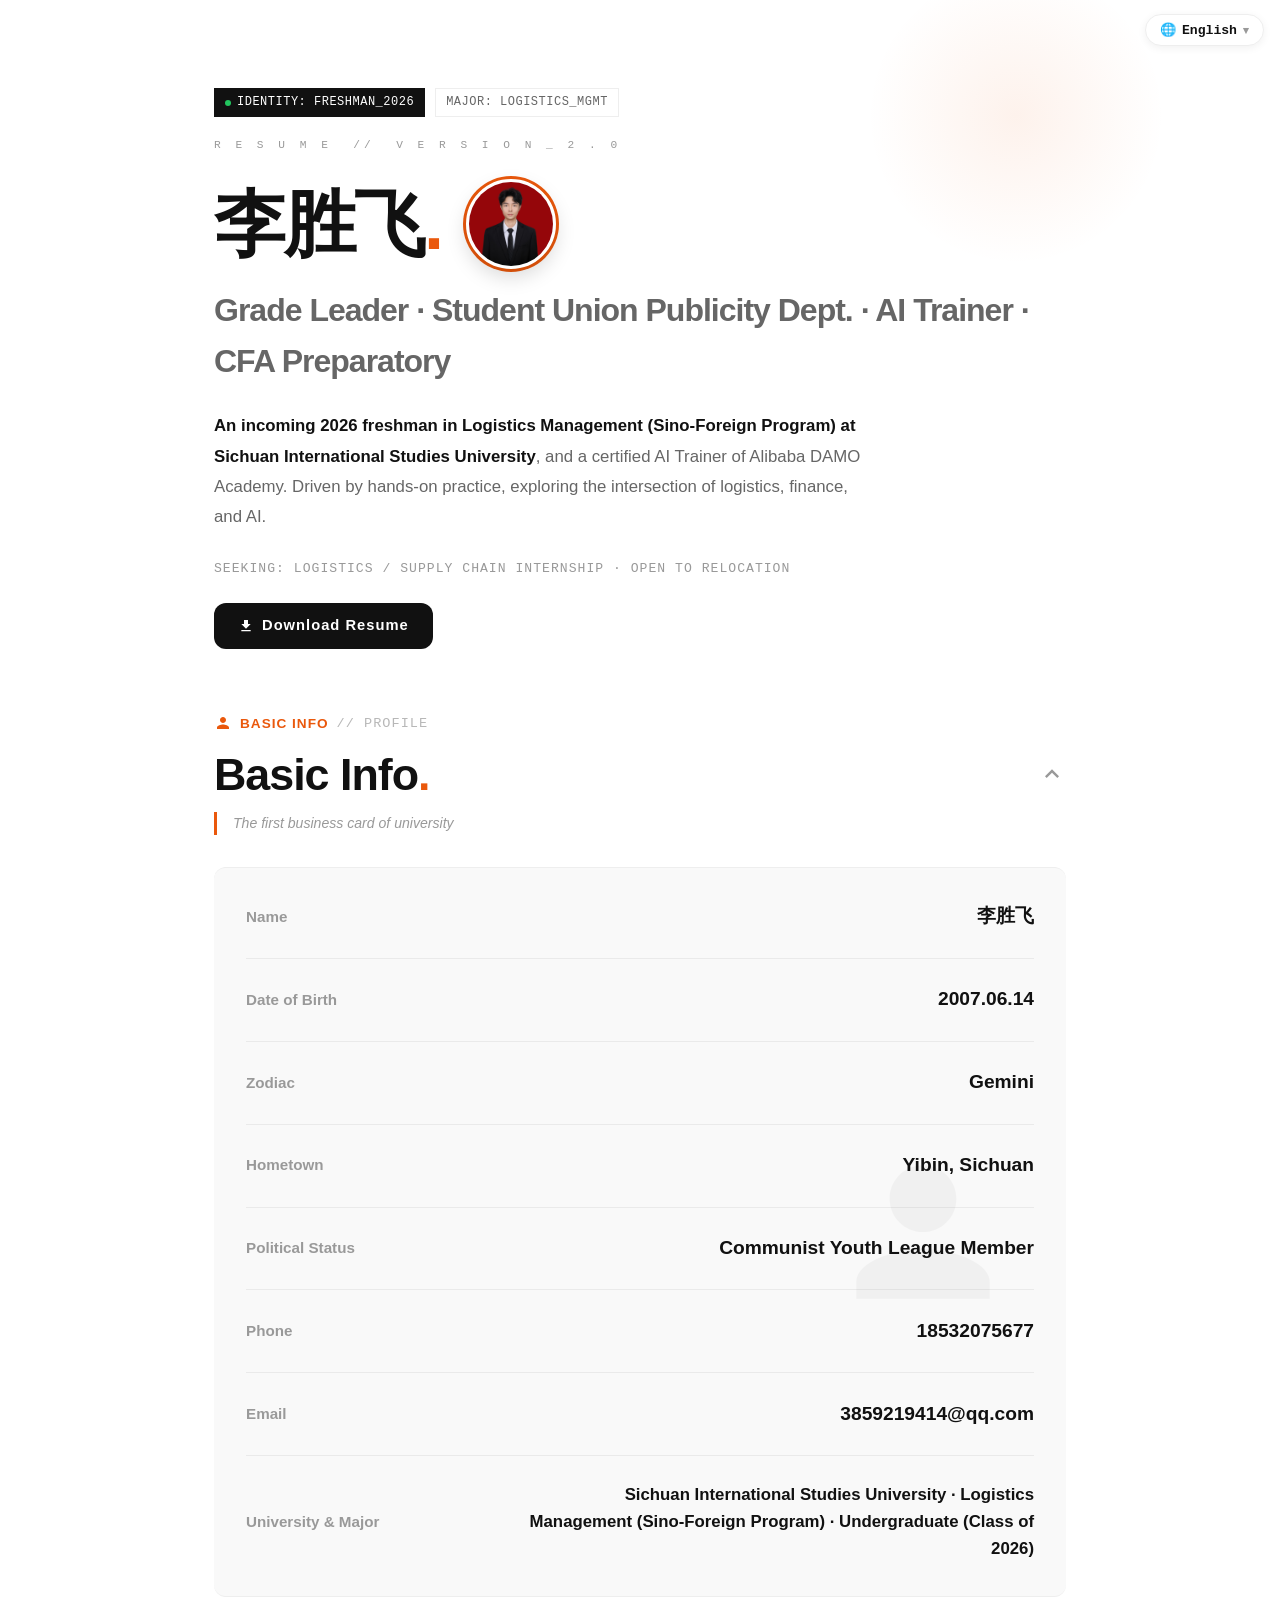
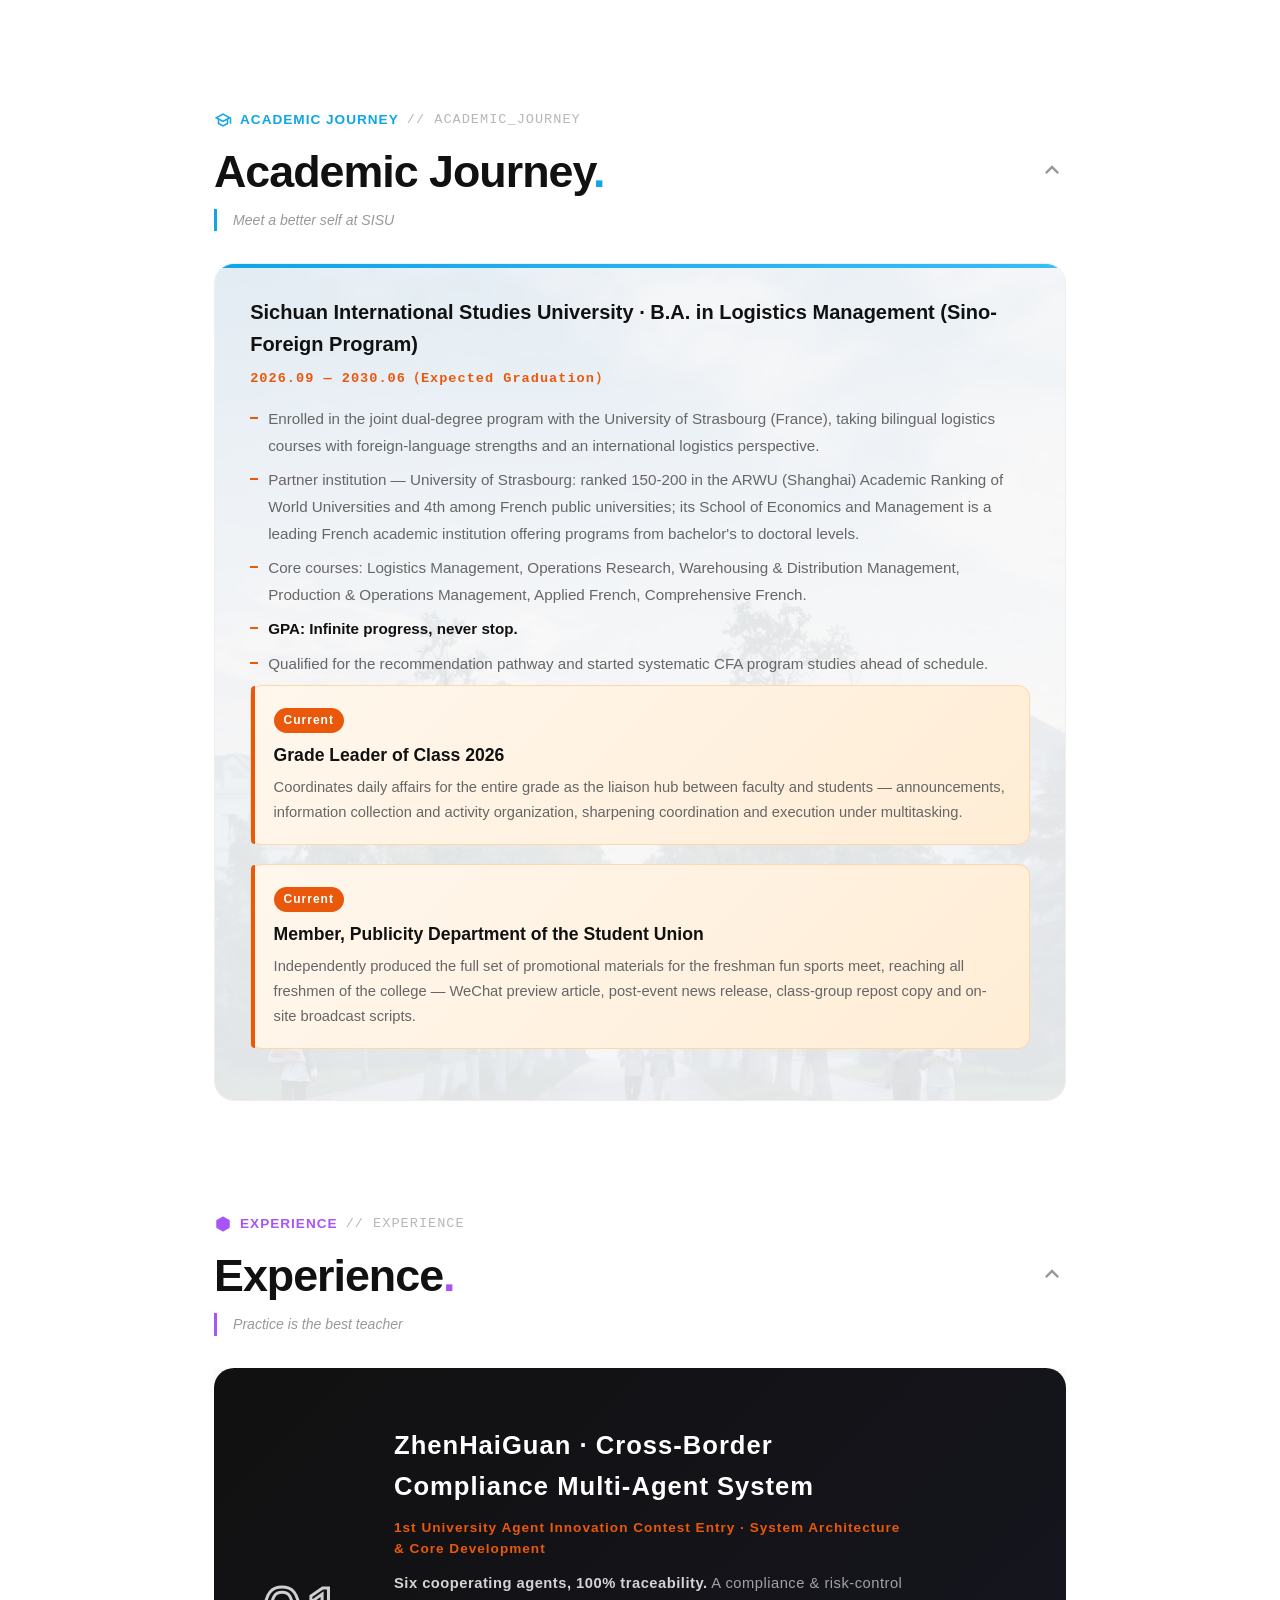
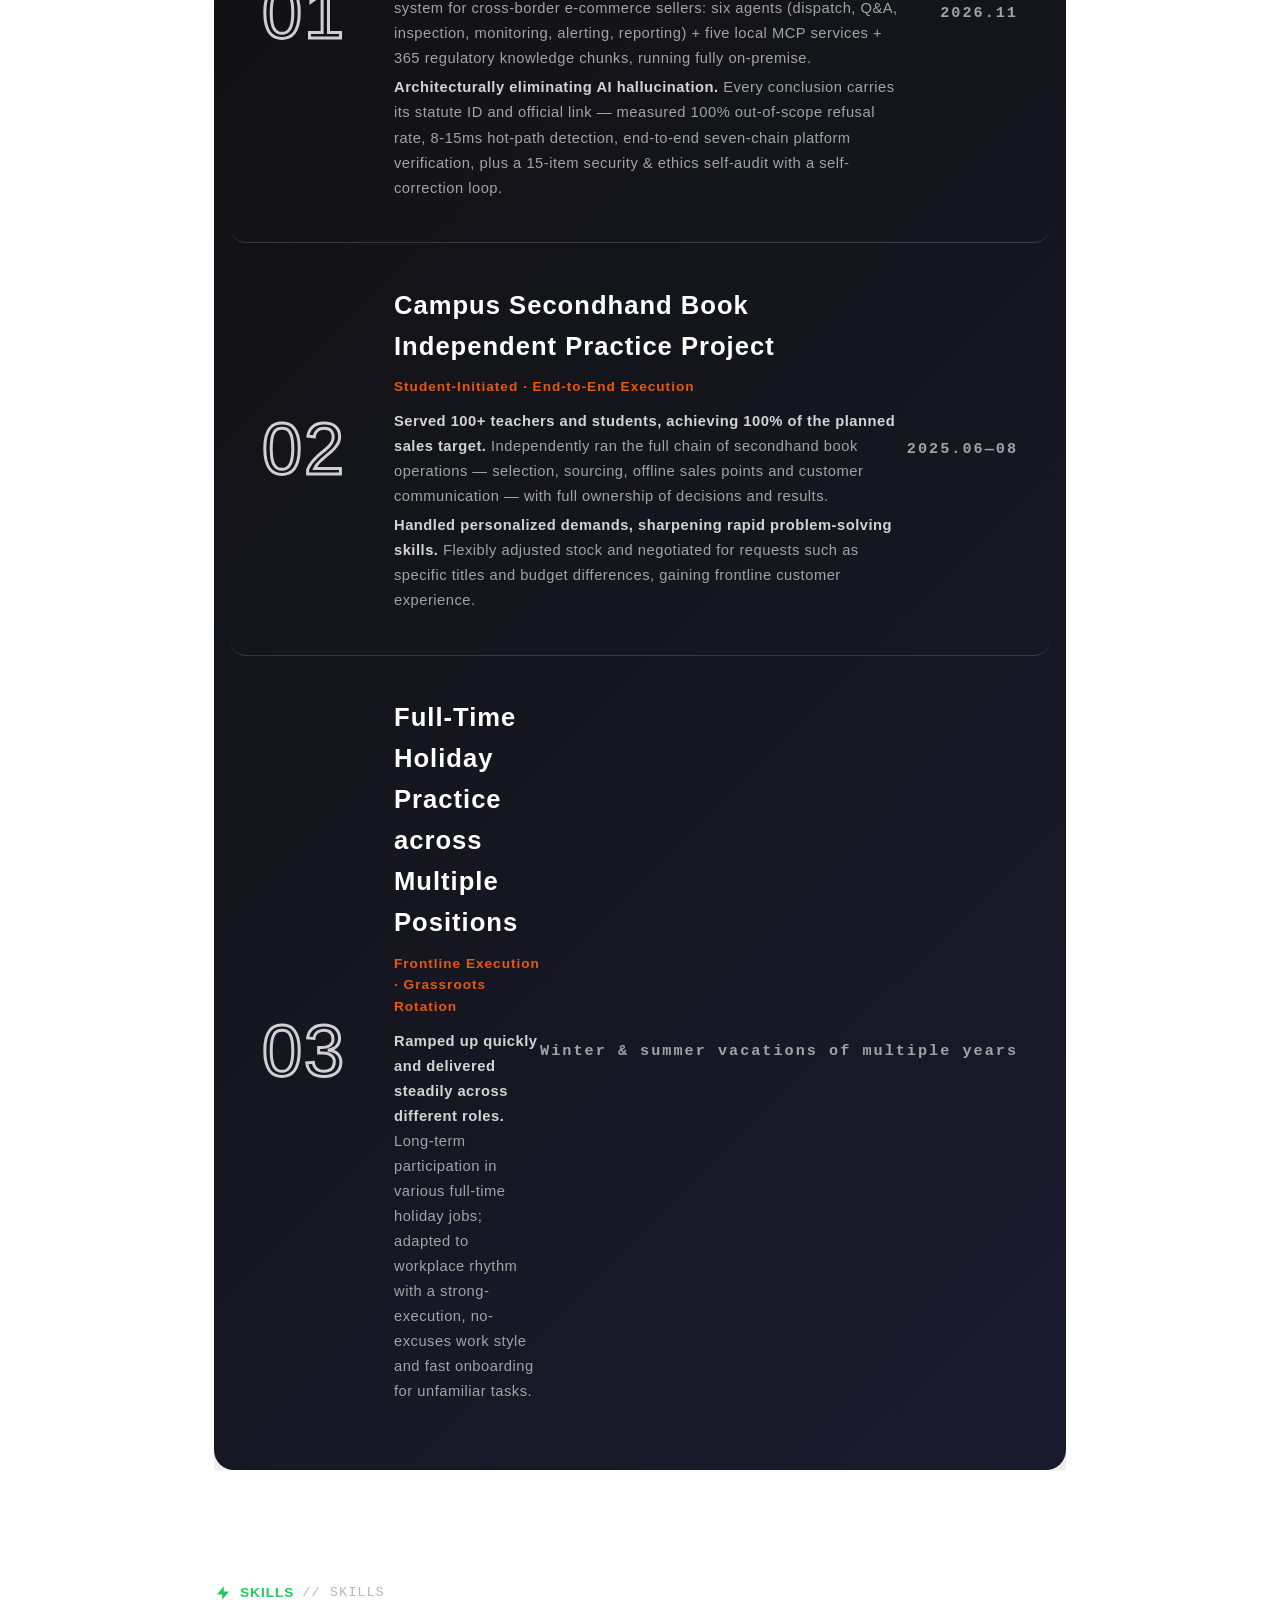
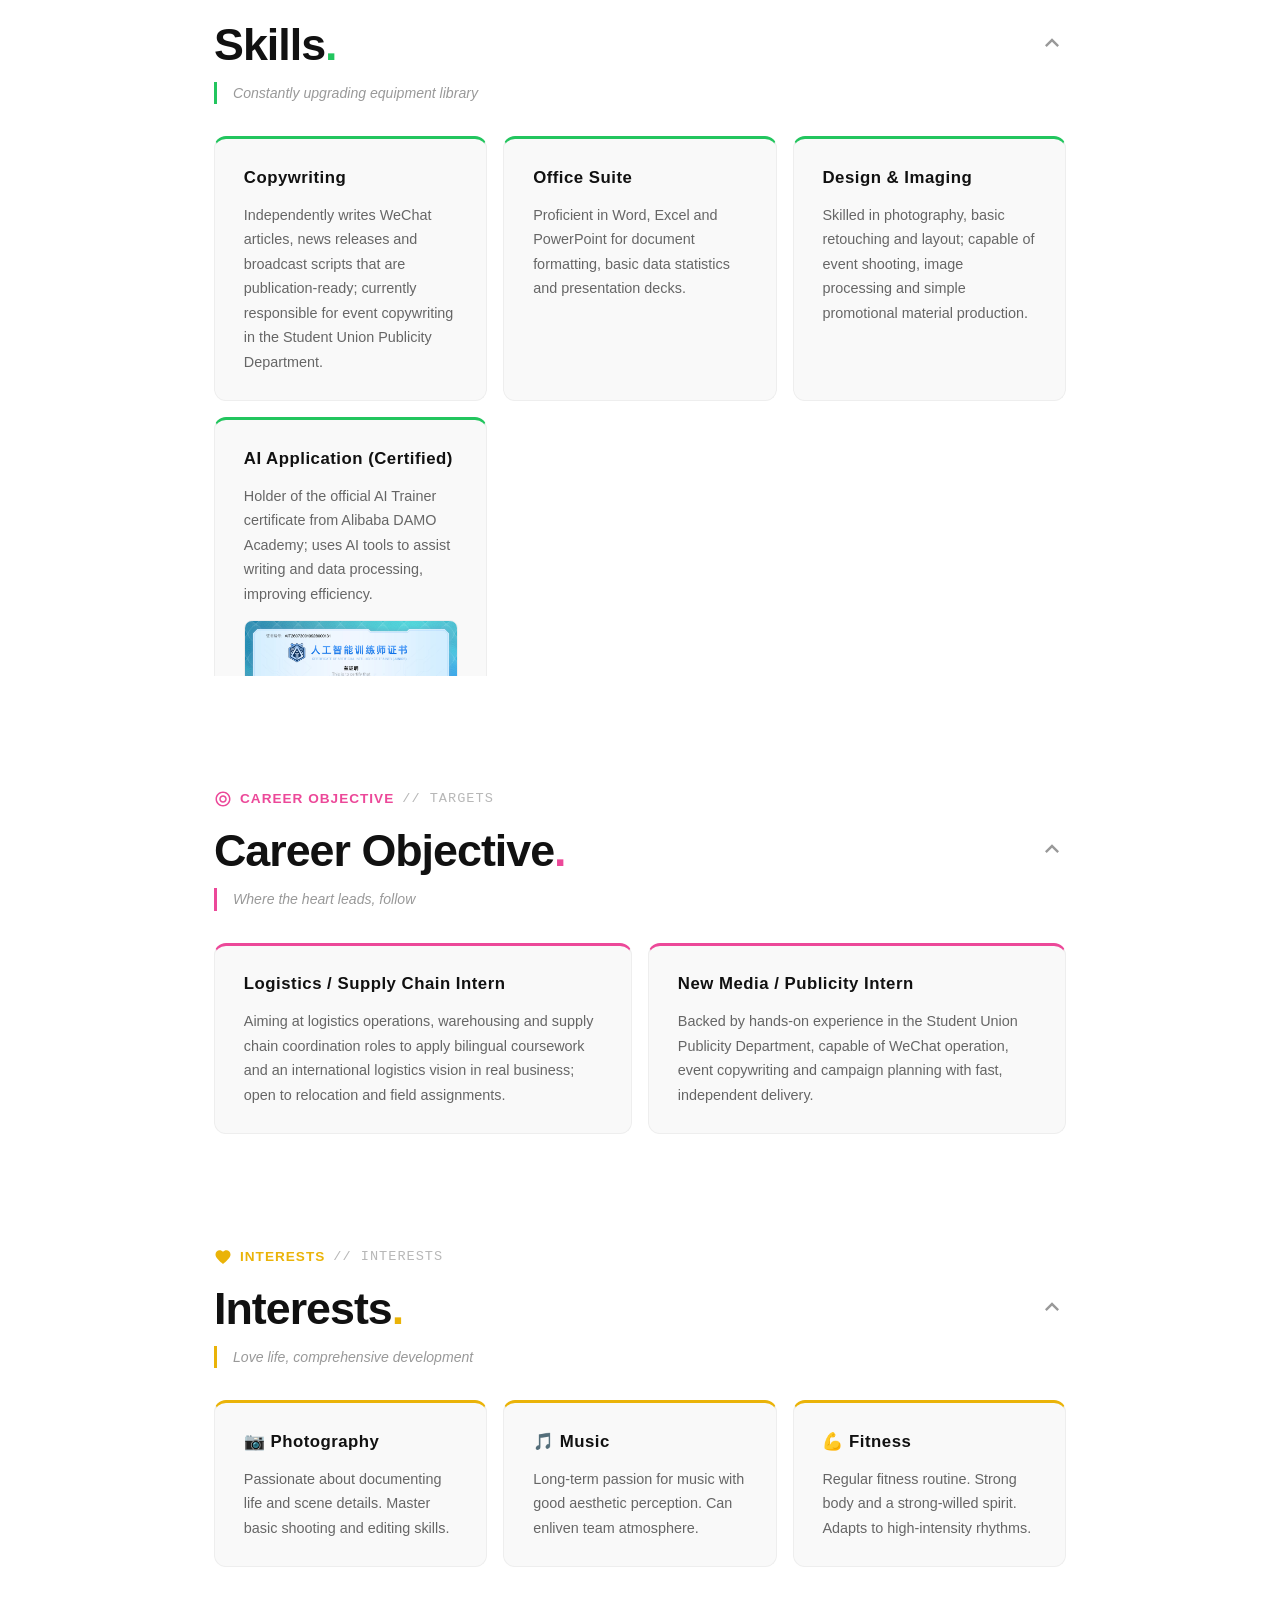
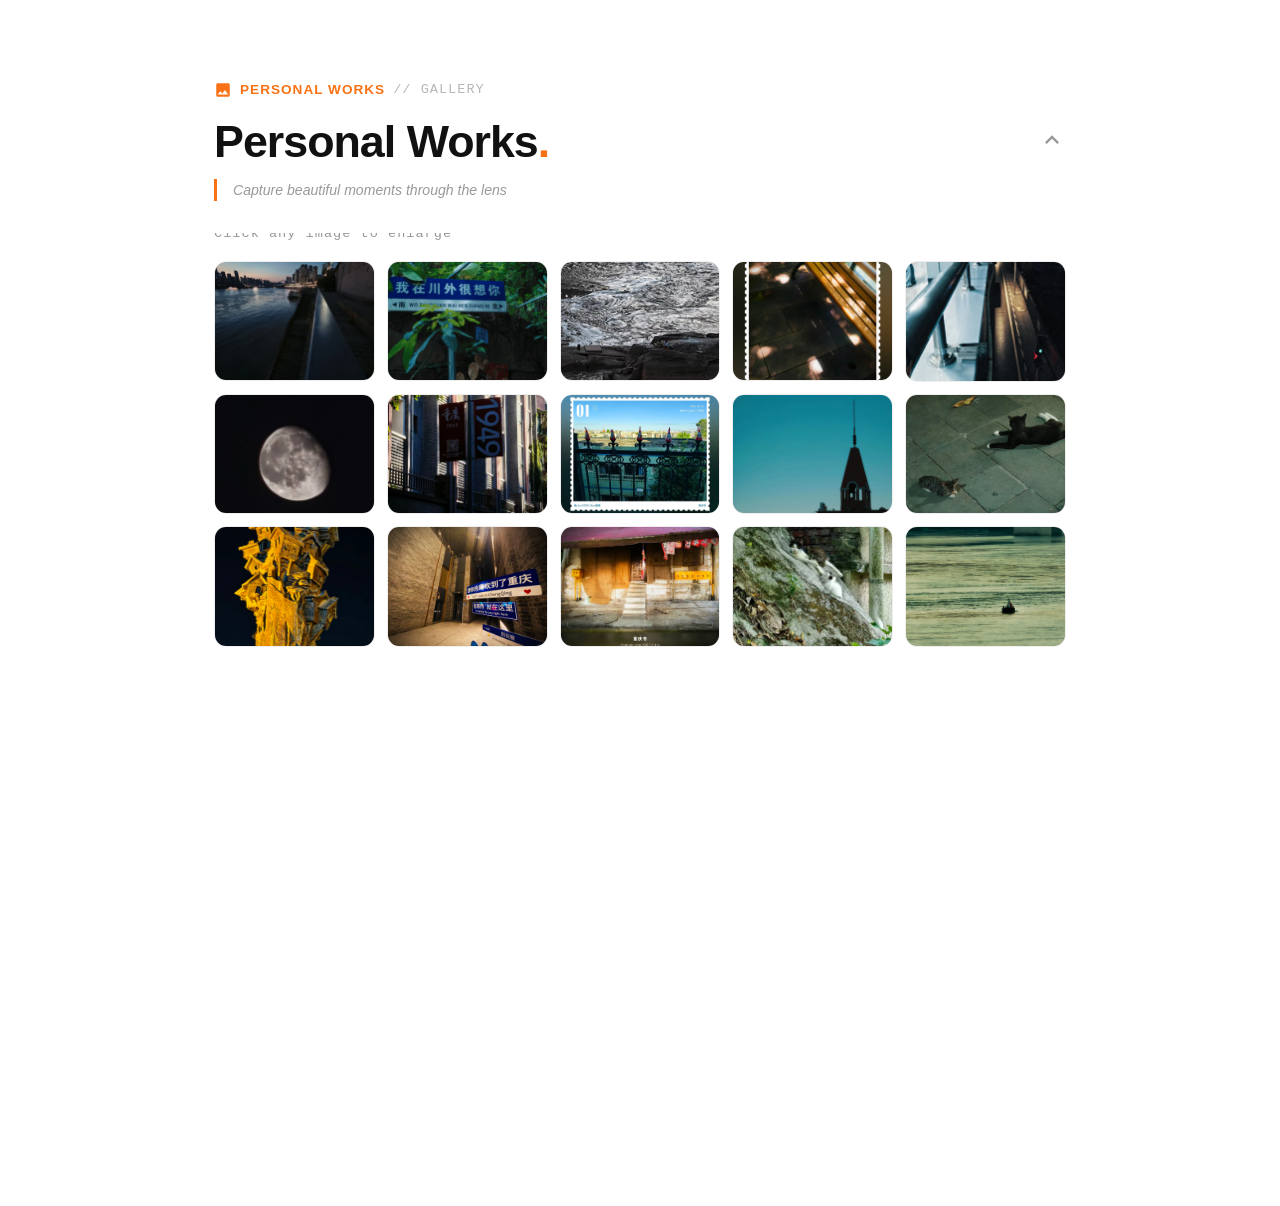
==== commit dbb2ea51: "classic: add zhenhaiguan project (5 languages), rename resume PDF, compress images" ====
--- a/classic/index.html
+++ b/classic/index.html
@@ -57,7 +57,7 @@
       <div class="hero-keywords hero-anim-item delay-5" data-i18n-key="hero_tag">求职意向：物流 / 供应链方向实习 · 可接受异地外派</div>
 
       <div class="hero-actions hero-anim-item delay-5">
-        <a class="btn-hero-download" href="2026级物流管理新生简历.pdf" download="2026级物流管理新生简历.pdf">
+        <a class="btn-hero-download" href="李胜飞_简历_川外物流管理.pdf" download="李胜飞_简历_川外物流管理.pdf">
           <svg class="btn-dl-icon" viewBox="0 0 24 24" aria-hidden="true"><path d="M19 9h-4V3H9v6H5l7 7 7-7zM5 18v2h14v-2H5z"/></svg>
           <span data-i18n-key="btn_download_hero">下载简历</span>
         </a>
@@ -174,6 +174,16 @@
             <div class="dp-item">
               <div class="dp-number">01</div>
               <div class="dp-text">
+                <h3 class="dp-title" data-i18n-key="proj0_title">镇海关 · 跨境合规多智能体系统</h3>
+                <div class="dp-role" data-i18n-key="proj0_role">校首届智能体创新应用大赛参赛作品 · 系统架构与核心开发</div>
+                <div class="dp-desc" data-i18n-key="proj0_p1">面向跨境电商卖家的多智能体合规风控系统：六个千问办公智能体（调度、问答、审查、监测、预警、成稿）+ 五个本地 MCP 服务 + 365 条法规知识切片。</div>
+                <div class="dp-desc" data-i18n-key="proj0_p2">每条结论强制携带法条编号与官方链接，从架构上消除 AI 幻觉——实测溯源率与拒答率 100%、检测引擎热态 8-15ms、平台端到端七链全通，完成安全伦理自查 15 项整改。</div>
+              </div>
+              <div class="dp-date">2026.11</div>
+            </div>
+            <div class="dp-item">
+              <div class="dp-number">02</div>
+              <div class="dp-text">
                 <h3 class="dp-title" data-i18n-key="proj1_title">校园二手图书自主实践项目</h3>
                 <div class="dp-role" data-i18n-key="proj1_role">学生自主发起 · 全链路独立执行</div>
                 <div class="dp-desc" data-i18n-key="proj1_p1">独立完成高中及周边校园二手图书全链路运营：选品、货源对接、线下点位、客户沟通，服务师生百余人，完成全部计划销量。</div>
@@ -182,7 +192,7 @@
               <div class="dp-date">2025.06—08</div>
             </div>
             <div class="dp-item">
-              <div class="dp-number">02</div>
+              <div class="dp-number">03</div>
               <div class="dp-text">
                 <h3 class="dp-title" data-i18n-key="proj2_title">多岗位暑期全职实践</h3>
                 <div class="dp-role" data-i18n-key="proj2_role">一线实操 · 基层岗位轮岗</div>
@@ -321,7 +331,7 @@
 
       <!-- ================= 下载 PDF ================= -->
       <footer class="download-area fade-in-up">
-        <a class="btn-download" href="2026级物流管理新生简历.pdf" download="2026级物流管理新生简历.pdf">
+        <a class="btn-download" href="李胜飞_简历_川外物流管理.pdf" download="李胜飞_简历_川外物流管理.pdf">
           <span class="btn-icon" aria-hidden="true">↓</span>
           <span data-i18n-key="btn_download">下载 PDF 完整简历</span>
         </a>
